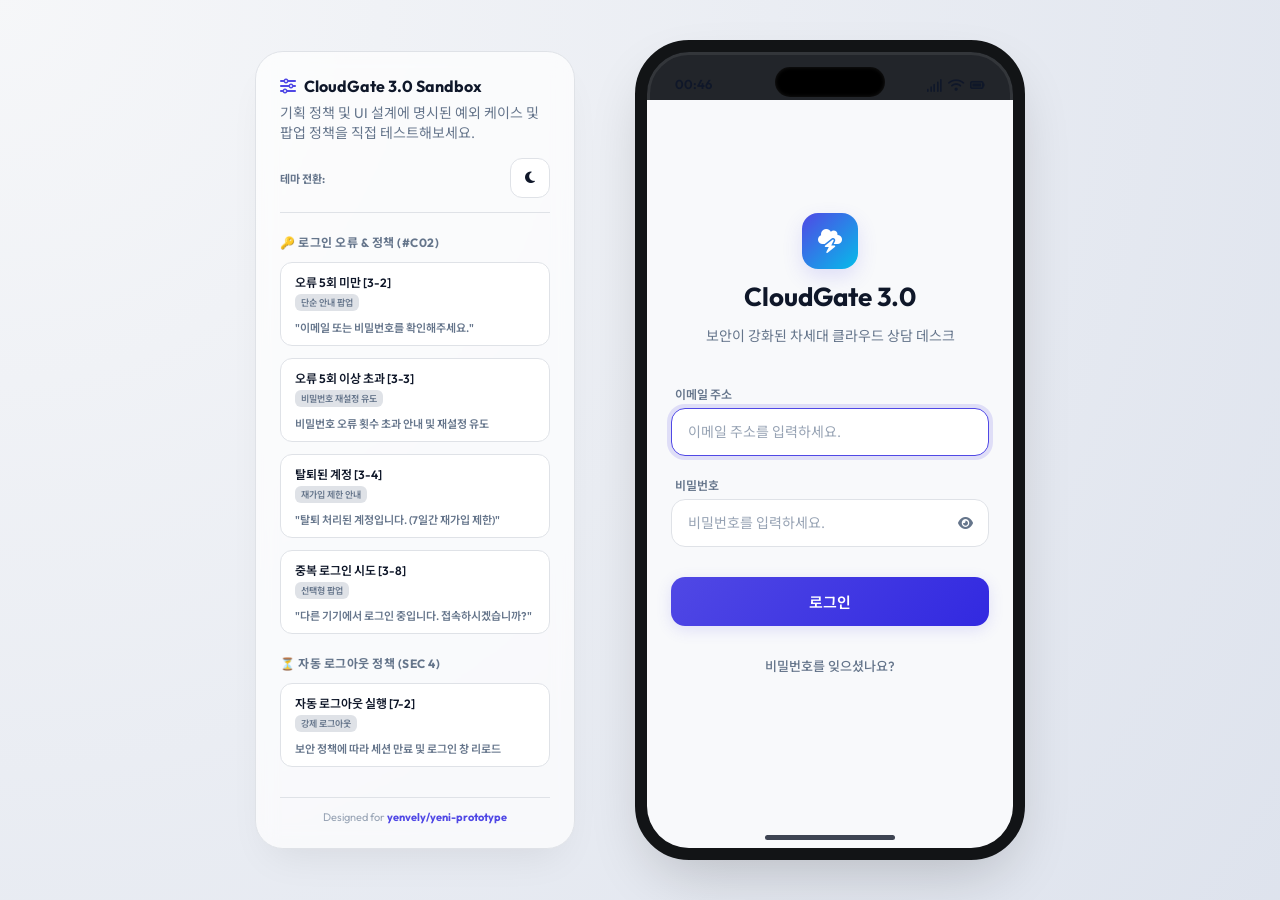
==== index.html @ bde3989d "Create CloudGate 3.0 Mobile Interactive Prototype" ====
<!DOCTYPE html>
<html lang="ko" data-theme="light">
<head>
  <meta charset="UTF-8">
  <meta name="viewport" content="width=device-width, initial-scale=1.0">
  <title>CloudGate 3.0 Mobile Prototype</title>
  <!-- FontAwesome Icons -->
  <link rel="stylesheet" href="https://cdnjs.cloudflare.com/ajax/libs/font-awesome/6.4.0/css/all.min.css">
  <!-- Core Design System -->
  <link rel="stylesheet" href="style.css">
</head>
<body>

  <div class="app-container">
    
    <!-- --- [LEFT SIDE] INTERACTIVE POLICY CONTROLLER --- -->
    <div class="control-panel">
      <div class="panel-header">
        <h2>
          <i class="fa-solid fa-sliders-h" style="color: var(--primary-color);"></i>
          CloudGate 3.0 Sandbox
        </h2>
        <p>기획 정책 및 UI 설계에 명시된 예외 케이스 및 팝업 정책을 직접 테스트해보세요.</p>
        
        <!-- Theme Toggle & Status Summary -->
        <div style="display: flex; align-items: center; justify-content: space-between; margin-top: 10px;">
          <span style="font-size: 11px; font-weight: 700; color: var(--text-secondary);">테마 전환:</span>
          <button class="theme-toggle-btn" id="theme-toggle" aria-label="테마 전환">
            <i class="fa-solid fa-moon"></i>
          </button>
        </div>
      </div>

      <!-- Section: Login & Authentication Policies -->
      <div class="panel-section">
        <h3>🔑 로그인 오류 & 정책 (#C02)</h3>
        
        <button class="policy-btn" data-policy="wrong-pw">
          <span class="title">오류 5회 미만 [3-2]</span>
          <span class="tag">단순 안내 팝업</span>
          <p style="font-size: 11px; margin-top: 4px;">"이메일 또는 비밀번호를 확인해주세요."</p>
        </button>

        <button class="policy-btn" data-policy="too-many-fails">
          <span class="title">오류 5회 이상 초과 [3-3]</span>
          <span class="tag">비밀번호 재설정 유도</span>
          <p style="font-size: 11px; margin-top: 4px;">비밀번호 오류 횟수 초과 안내 및 재설정 유도</p>
        </button>

        <button class="policy-btn" data-policy="withdrawn-acc">
          <span class="title">탈퇴된 계정 [3-4]</span>
          <span class="tag">재가입 제한 안내</span>
          <p style="font-size: 11px; margin-top: 4px;">"탈퇴 처리된 계정입니다. (7일간 재가입 제한)"</p>
        </button>

        <button class="policy-btn" data-policy="double-login">
          <span class="title">중복 로그인 시도 [3-8]</span>
          <span class="tag">선택형 팝업</span>
          <p style="font-size: 11px; margin-top: 4px;">"다른 기기에서 로그인 중입니다. 접속하시겠습니까?"</p>
        </button>
      </div>

      <!-- Section: Auto-Logout policies -->
      <div class="panel-section">
        <h3>⏳ 자동 로그아웃 정책 (Sec 4)</h3>
        
        <button class="policy-btn" data-policy="auto-logout">
          <span class="title">자동 로그아웃 실행 [7-2]</span>
          <span class="tag">강제 로그아웃</span>
          <p style="font-size: 11px; margin-top: 4px;">보안 정책에 따라 세션 만료 및 로그인 창 리로드</p>
        </button>
      </div>

      <!-- Instructions Link -->
      <div style="font-size: 11px; color: var(--text-tertiary); text-align: center; border-top: 1.5px solid var(--border-color); padding-top: 12px; margin-top: 10px;">
        Designed for <strong style="color: var(--primary-color);">yenvely/yeni-prototype</strong>
      </div>
    </div>

    <!-- --- [RIGHT SIDE] IPHONE 15 PRO DEVICE MOCKUP --- -->
    <div class="device-wrapper">
      
      <!-- Dynamic Island for layout alerts -->
      <div class="dynamic-island" id="island">
        <div class="island-content" id="island-content">
          <i class="fa-solid fa-circle-check" style="color: var(--success-color);"></i>
          <span>Welcome to CloudGate</span>
        </div>
      </div>

      <!-- Status Bar -->
      <div class="status-bar">
        <div class="time" id="device-time">14:02</div>
        <div class="right-icons">
          <i class="fa-solid fa-signal"></i>
          <i class="fa-solid fa-wifi"></i>
          <i class="fa-solid fa-battery-full"></i>
        </div>
      </div>

      <!-- Viewport / Inside the Screen -->
      <div class="viewport">

        <!-- --- POPUP OVERLAY (Common Modal for Policies) --- -->
        <div class="popup-overlay" id="popup-overlay">
          <div class="popup-card">
            <div class="popup-icon" id="popup-icon-box">
              <i class="fa-solid fa-circle-exclamation"></i>
            </div>
            <div class="popup-title" id="popup-title">알림</div>
            <div class="popup-body" id="popup-body">본문 내용이 표시되는 곳입니다.</div>
            <div class="popup-buttons" id="popup-buttons-container">
              <!-- Dynamically populated buttons -->
              <button class="btn btn-primary" style="padding: 10px 16px;">확인</button>
            </div>
          </div>
        </div>

        <!-- --- SCREEN 1: LOGIN (SCR-LOGIN-001) --- -->
        <div class="screen screen-login active" id="screen-login">
          <div class="login-header">
            <div class="service-logo">
              <i class="fa-solid fa-cloud-bolt"></i>
            </div>
            <h1>CloudGate 3.0</h1>
            <p>보안이 강화된 차세대 클라우드 상담 데스크</p>
          </div>

          <div class="login-form">
            <!-- Email Input Field -->
            <div class="input-group" id="email-group">
              <label for="email">이메일 주소</label>
              <div class="input-wrapper">
                <input 
                  type="email" 
                  id="email" 
                  class="input-field" 
                  placeholder="이메일 주소를 입력하세요." 
                  autocomplete="email"
                  required
                >
              </div>
              <span class="error-msg" id="email-error">
                <i class="fa-solid fa-triangle-exclamation"></i>
                <span class="text">필수 입력 항목입니다.</span>
              </span>
            </div>

            <!-- Password Input Field -->
            <div class="input-group" id="pw-group">
              <label for="password">비밀번호</label>
              <div class="input-wrapper">
                <input 
                  type="password" 
                  id="password" 
                  class="input-field" 
                  placeholder="비밀번호를 입력하세요." 
                  required
                >
                <button type="button" class="toggle-pw" id="toggle-pw-btn" aria-label="비밀번호 보기">
                  <i class="fa-solid fa-eye" id="eye-icon"></i>
                </button>
              </div>
              <span class="error-msg" id="pw-error">
                <i class="fa-solid fa-triangle-exclamation"></i>
                <span class="text">필수 입력 항목입니다.</span>
              </span>
            </div>

            <button class="btn btn-primary" id="login-btn" style="margin-top: 10px;">
              <span class="btn-text">로그인</span>
              <div class="spinner" id="login-spinner"></div>
            </button>

            <a href="#" class="forgot-pw">비밀번호를 잊으셨나요?</a>
          </div>
        </div>

        <!-- --- SCREEN 2: HOME (DASHBOARD) --- -->
        <div class="screen screen-home" id="screen-home">
          <div class="home-header">
            <div class="welcome">
              <p style="font-size: 12px; margin-bottom: 2px;">반갑습니다,</p>
              <h2>권예은님</h2>
            </div>
            <div class="user-badge">
              <i class="fa-solid fa-crown" style="font-size: 10px;"></i>
              소유자
            </div>
          </div>

          <!-- Overview Stat Cards Grid -->
          <div class="stat-grid">
            <div class="stat-card">
              <div class="icon-wrapper">
                <i class="fa-solid fa-comments"></i>
              </div>
              <span class="val" id="val-waiting">3</span>
              <span class="lbl">상담 요청 대기</span>
            </div>
            <div class="stat-card">
              <div class="icon-wrapper" style="background: hsla(192, 95%, 47%, 0.15); color: var(--accent-color);">
                <i class="fa-solid fa-headset"></i>
              </div>
              <span class="val" id="val-ongoing">12</span>
              <span class="lbl">진행 중인 상담</span>
            </div>
          </div>

          <!-- SVG Chart Widget -->
          <div class="chart-widget">
            <div class="chart-header">
              <span class="title">오늘의 상담 인입 추이</span>
              <span class="tag">인입 급증</span>
            </div>
            <svg class="chart-svg" viewBox="0 0 200 80">
              <defs>
                <linearGradient id="chart-grad" x1="0" y1="0" x2="0" y2="1">
                  <stop offset="0%" stop-color="var(--primary-color)" stop-opacity="0.3"></stop>
                  <stop offset="100%" stop-color="var(--primary-color)" stop-opacity="0.00"></stop>
                </linearGradient>
              </defs>
              <path 
                class="chart-line" 
                fill="none" 
                stroke="var(--primary-color)" 
                stroke-width="3" 
                stroke-linecap="round"
                d="M10 70 L40 65 L70 40 L100 45 L130 18 L160 30 L190 10"
              />
              <path 
                fill="url(#chart-grad)" 
                d="M10 70 L40 65 L70 40 L100 45 L130 18 L160 30 L190 10 L190 75 L10 75 Z"
              />
              <!-- Data Point Indicators -->
              <circle cx="130" cy="18" r="4" fill="var(--primary-color)"></circle>
              <circle cx="190" cy="10" r="4" fill="var(--accent-color)"></circle>
            </svg>
          </div>

          <!-- Counseling Channels Section -->
          <div class="channels-section">
            <h2 style="font-size: 14px; margin-bottom: 4px;">활성 상담 채널</h2>
            <div class="channel-list">
              <div class="channel-item">
                <div class="channel-info">
                  <div class="channel-icon" style="background: #3B82F6;">
                    <i class="fa-solid fa-globe"></i>
                  </div>
                  <span class="channel-name">웹챗 (WebChat)</span>
                </div>
                <span class="channel-status active">ON</span>
              </div>
              <div class="channel-item">
                <div class="channel-info">
                  <div class="channel-icon" style="background: #FEE500; color: #3C1E1E;">
                    <i class="fa-solid fa-comment"></i>
                  </div>
                  <span class="channel-name">카카오 상담톡</span>
                </div>
                <span class="channel-status active">ON</span>
              </div>
              <div class="channel-item">
                <div class="channel-info">
                  <div class="channel-icon" style="background: #03C75A;">
                    <i class="fa-solid fa-n"></i>
                  </div>
                  <span class="channel-name">네이버 톡톡</span>
                </div>
                <span class="channel-status">대기</span>
              </div>
            </div>
          </div>
        </div>

        <!-- --- SCREEN 3: MY PAGE --- -->
        <div class="screen screen-mypage" id="screen-mypage">
          <div class="profile-card">
            <div class="avatar-wrapper">
              <i class="fa-solid fa-user-gear"></i>
            </div>
            <div class="profile-info">
              <div class="profile-name">권예은</div>
              <div class="profile-role">워크플레이스 소유자</div>
            </div>
          </div>

          <!-- Security Settings Group -->
          <div class="settings-group">
            <h3>보안 설정</h3>
            <div class="setting-list">
              <div class="setting-item">
                <div class="setting-item-label">
                  <i class="fa-solid fa-user-shield"></i>
                  <span>2단계 인증 로그인</span>
                </div>
                <label class="switch">
                  <input type="checkbox" id="two-step-toggle" checked>
                  <span class="slider"></span>
                </label>
              </div>
              <div class="setting-item">
                <div class="setting-item-label">
                  <i class="fa-solid fa-hourglass-half"></i>
                  <span>자동 로그아웃 시간</span>
                </div>
                <div class="select-wrapper">
                  <select id="auto-logout-select">
                    <option value="1">1시간</option>
                    <option value="6" selected>6시간</option>
                    <option value="12">12시간</option>
                    <option value="24">24시간</option>
                  </select>
                </div>
              </div>
            </div>
          </div>

          <!-- Communication Channels Notification Toggles -->
          <div class="settings-group">
            <h3>알림 채널 정책</h3>
            <div class="setting-list">
              <div class="setting-item">
                <div class="setting-item-label">
                  <i class="fa-solid fa-envelope"></i>
                  <span>이메일 공식 안내 수신</span>
                </div>
                <label class="switch">
                  <input type="checkbox" checked>
                  <span class="slider"></span>
                </label>
              </div>
              <div class="setting-item">
                <div class="setting-item-label">
                  <i class="fa-solid fa-sms"></i>
                  <span>중요 SMS 문자 알림</span>
                </div>
                <label class="switch">
                  <input type="checkbox" checked>
                  <span class="slider"></span>
                </label>
              </div>
            </div>
          </div>

          <!-- Logout Button -->
          <button class="btn btn-secondary" id="logout-btn" style="margin-top: 10px;">
            <i class="fa-solid fa-right-from-bracket"></i>
            로그아웃
          </button>
        </div>

        <!-- Bottom Navigation Bar (Visible only when logged in) -->
        <div class="bottom-nav" id="bottom-nav">
          <div class="nav-item active" id="nav-home">
            <i class="fa-solid fa-house"></i>
            <span>홈 대시보드</span>
          </div>
          <div class="nav-item" id="nav-mypage">
            <i class="fa-solid fa-user"></i>
            <span>마이페이지</span>
          </div>
        </div>

        <!-- Home indicator line -->
        <div class="home-indicator"></div>

      </div>
    </div>

  </div>

  <!-- Toast Alerts Container -->
  <div class="toast-container" id="toast-container"></div>

  <!-- Interactivity Logic -->
  <script src="app.js"></script>
</body>
</html>
---- style.css ----
@import url('https://fonts.googleapis.com/css2?family=Outfit:wght@300;400;500;600;700&family=Noto+Sans+KR:wght@300;400;500;700&display=swap');

:root {
  --primary-color: hsl(243, 75%, 59%);
  --primary-glow: hsla(243, 75%, 59%, 0.15);
  --primary-hover: hsl(243, 75%, 52%);
  --accent-color: hsl(192, 95%, 47%);
  --success-color: hsl(142, 70%, 45%);
  --warning-color: hsl(38, 92%, 50%);
  --error-color: hsl(350, 89%, 60%);
  --error-glow: hsla(350, 89%, 60%, 0.15);
  
  /* Theme-specific variables (default Light Mode) */
  --bg-desktop: radial-gradient(circle at 0% 0%, hsl(220, 20%, 97%) 0%, hsl(220, 30%, 90%) 100%);
  --bg-phone: hsl(220, 30%, 98%);
  --bg-surface: hsl(0, 0%, 100%);
  --bg-surface-glass: rgba(255, 255, 255, 0.7);
  --border-color: hsl(220, 15%, 89%);
  --border-focus: hsl(243, 75%, 59%);
  --text-primary: hsl(222, 47%, 11%);
  --text-secondary: hsl(215, 16%, 47%);
  --text-tertiary: hsl(215, 16%, 65%);
  --text-on-primary: hsl(0, 0%, 100%);
  
  --shadow-sm: 0 2px 4px rgba(0,0,0,0.02);
  --shadow-md: 0 10px 25px -5px rgba(0,0,0,0.05), 0 8px 10px -6px rgba(0,0,0,0.05);
  --shadow-lg: 0 20px 40px -15px rgba(0, 0, 0, 0.08);
  --shadow-phone: 0 25px 60px -15px rgba(0, 0, 0, 0.2);
  
  --font-family: 'Outfit', 'Noto Sans KR', sans-serif;
  --transition-fast: 0.2s cubic-bezier(0.4, 0, 0.2, 1);
  --transition-normal: 0.3s cubic-bezier(0.4, 0, 0.2, 1);
}

[data-theme="dark"] {
  --bg-desktop: radial-gradient(circle at 0% 0%, hsl(222, 47%, 11%) 0%, hsl(225, 45%, 6%) 100%);
  --bg-phone: hsl(224, 45%, 12%);
  --bg-surface: hsl(224, 45%, 16%);
  --bg-surface-glass: rgba(26, 32, 46, 0.85);
  --border-color: hsl(224, 30%, 22%);
  --border-focus: hsl(243, 75%, 59%);
  --text-primary: hsl(210, 40%, 98%);
  --text-secondary: hsl(215, 20%, 75%);
  --text-tertiary: hsl(215, 15%, 55%);
  
  --shadow-sm: 0 2px 4px rgba(0,0,0,0.1);
  --shadow-md: 0 10px 25px -5px rgba(0,0,0,0.3), 0 8px 10px -6px rgba(0,0,0,0.3);
  --shadow-lg: 0 20px 40px -15px rgba(0, 0, 0, 0.5);
}

* {
  box-sizing: border-box;
  margin: 0;
  padding: 0;
  -webkit-tap-highlight-color: transparent;
}

body {
  font-family: var(--font-family);
  background: var(--bg-desktop);
  color: var(--text-primary);
  min-height: 100vh;
  display: flex;
  justify-content: center;
  align-items: center;
  overflow-x: hidden;
  padding: 20px;
  transition: background var(--transition-normal);
}

/* Base Layout Container */
.app-container {
  display: flex;
  flex-direction: row;
  align-items: center;
  justify-content: center;
  gap: 60px;
  max-width: 1200px;
  width: 100%;
  flex-wrap: wrap;
  perspective: 1000px;
}

/* --- iPhone 15 Pro Device Mockup --- */
.device-wrapper {
  position: relative;
  width: 390px;
  height: 820px;
  background: hsl(222, 10%, 15%);
  border: 12px solid hsl(222, 10%, 8%);
  border-radius: 54px;
  box-shadow: var(--shadow-phone);
  display: flex;
  flex-direction: column;
  overflow: hidden;
  transition: transform var(--transition-normal);
}

.device-wrapper::after {
  content: '';
  position: absolute;
  top: 0;
  left: 0;
  right: 0;
  bottom: 0;
  border: 3px solid rgba(255, 255, 255, 0.08);
  border-radius: 42px;
  pointer-events: none;
  z-index: 100;
}

/* Dynamic Island */
.dynamic-island {
  position: absolute;
  top: 15px;
  left: 50%;
  transform: translateX(-50%);
  width: 110px;
  height: 30px;
  background: #000;
  border-radius: 20px;
  z-index: 99;
  box-shadow: inset 0 0 4px rgba(255,255,255,0.1);
  transition: width var(--transition-normal), height var(--transition-normal);
  display: flex;
  align-items: center;
  justify-content: center;
}

.dynamic-island.active {
  width: 260px;
  height: 44px;
  border-radius: 25px;
}

.island-content {
  color: #fff;
  font-size: 11px;
  font-weight: 500;
  opacity: 0;
  transition: opacity 0.2s ease;
  white-space: nowrap;
  display: flex;
  align-items: center;
  gap: 8px;
}

.dynamic-island.active .island-content {
  opacity: 1;
}

/* Device Indicators */
.status-bar {
  height: 48px;
  display: flex;
  justify-content: space-between;
  align-items: flex-end;
  padding: 0 28px 8px 28px;
  font-size: 13px;
  font-weight: 600;
  color: var(--text-primary);
  background: transparent;
  z-index: 90;
  user-select: none;
}

.status-bar .right-icons {
  display: flex;
  gap: 6px;
  align-items: center;
}

.home-indicator {
  position: absolute;
  bottom: 8px;
  left: 50%;
  transform: translateX(-50%);
  width: 130px;
  height: 5px;
  background: var(--text-primary);
  border-radius: 10px;
  opacity: 0.8;
  z-index: 90;
}

/* Screen Viewport */
.viewport {
  flex: 1;
  background: var(--bg-phone);
  position: relative;
  overflow: hidden;
  display: flex;
  flex-direction: column;
}

/* Screens Wrapper for Slide Animations */
.screen {
  position: absolute;
  top: 0;
  left: 0;
  width: 100%;
  height: 100%;
  padding: 10px 24px 70px 24px;
  display: flex;
  flex-direction: column;
  opacity: 0;
  pointer-events: none;
  transform: translateY(15px);
  transition: transform 0.4s cubic-bezier(0.34, 1.56, 0.64, 1), opacity 0.3s ease;
  z-index: 10;
}

.screen.active {
  opacity: 1;
  pointer-events: auto;
  transform: translateY(0);
  z-index: 20;
}

/* Global Typography & Elements */
h1 {
  font-size: 26px;
  font-weight: 700;
  color: var(--text-primary);
  line-height: 1.25;
}

h2 {
  font-size: 18px;
  font-weight: 600;
  color: var(--text-primary);
}

p {
  font-size: 14px;
  color: var(--text-secondary);
}

/* Custom Buttons */
.btn {
  width: 100%;
  padding: 14px 20px;
  border-radius: 14px;
  border: none;
  font-family: var(--font-family);
  font-size: 15px;
  font-weight: 600;
  cursor: pointer;
  display: flex;
  align-items: center;
  justify-content: center;
  gap: 10px;
  transition: all var(--transition-fast);
}

.btn-primary {
  background: linear-gradient(135deg, var(--primary-color) 0%, hsl(243, 75%, 52%) 100%);
  color: var(--text-on-primary);
  box-shadow: 0 4px 15px var(--primary-glow);
}

.btn-primary:hover {
  transform: translateY(-2px);
  box-shadow: 0 6px 20px hsla(243, 75%, 59%, 0.25);
}

.btn-primary:active {
  transform: translateY(0);
}

.btn-secondary {
  background: var(--border-color);
  color: var(--text-primary);
}

.btn-secondary:hover {
  background: var(--text-tertiary);
  color: var(--bg-phone);
}

/* Loading Spinner for Buttons */
.spinner {
  width: 18px;
  height: 18px;
  border: 2px solid rgba(255,255,255,0.3);
  border-radius: 50%;
  border-top-color: #fff;
  animation: spin 0.8s linear infinite;
  display: none;
}

@keyframes spin {
  to { transform: rotate(360deg); }
}

/* --- [1] LOGIN SCREEN --- */
.screen-login {
  justify-content: center;
  gap: 40px;
}

.login-header {
  text-align: center;
  display: flex;
  flex-direction: column;
  align-items: center;
  gap: 12px;
}

.service-logo {
  width: 56px;
  height: 56px;
  background: linear-gradient(135deg, var(--primary-color) 0%, var(--accent-color) 100%);
  border-radius: 16px;
  display: flex;
  align-items: center;
  justify-content: center;
  box-shadow: 0 8px 20px var(--primary-glow);
  color: #fff;
  font-size: 24px;
  font-weight: 800;
  animation: logoGlow 3s infinite alternate;
}

@keyframes logoGlow {
  to { box-shadow: 0 8px 24px hsla(192, 95%, 47%, 0.35); }
}

.login-form {
  display: flex;
  flex-direction: column;
  gap: 20px;
}

.input-group {
  display: flex;
  flex-direction: column;
  gap: 6px;
  position: relative;
}

.input-group label {
  font-size: 12px;
  font-weight: 600;
  color: var(--text-secondary);
  padding-left: 4px;
}

.input-wrapper {
  position: relative;
  display: flex;
  align-items: center;
}

.input-field {
  width: 100%;
  padding: 14px 16px;
  border-radius: 14px;
  border: 1.5px solid var(--border-color);
  background: var(--bg-surface);
  color: var(--text-primary);
  font-family: var(--font-family);
  font-size: 14px;
  transition: all var(--transition-fast);
  outline: none;
}

.input-field::placeholder {
  color: var(--text-tertiary);
}

.input-field:focus {
  border-color: var(--border-focus);
  box-shadow: 0 0 0 4px var(--primary-glow);
}

.input-wrapper .toggle-pw {
  position: absolute;
  right: 16px;
  background: none;
  border: none;
  cursor: pointer;
  color: var(--text-secondary);
  display: flex;
  align-items: center;
  justify-content: center;
}

/* Error text styling under inputs */
.error-msg {
  font-size: 11px;
  font-weight: 500;
  color: var(--error-color);
  display: none;
  align-items: center;
  gap: 4px;
  padding-left: 4px;
  animation: shake 0.3s ease;
}

.input-group.has-error .input-field {
  border-color: var(--error-color);
  box-shadow: 0 0 0 4px var(--error-glow);
}

.input-group.has-error .error-msg {
  display: flex;
}

@keyframes shake {
  0%, 100% { transform: translateX(0); }
  25% { transform: translateX(-4px); }
  75% { transform: translateX(4px); }
}

.forgot-pw {
  text-align: center;
  font-size: 13px;
  font-weight: 500;
  color: var(--text-secondary);
  text-decoration: none;
  margin-top: 10px;
  transition: color var(--transition-fast);
}

.forgot-pw:hover {
  color: var(--primary-color);
}

/* --- [2] HOME SCREEN (DASHBOARD) --- */
.screen-home {
  padding-top: 12px;
  gap: 16px;
  overflow-y: auto;
}

.home-header {
  display: flex;
  justify-content: space-between;
  align-items: center;
  padding-bottom: 8px;
}

.home-header .welcome {
  display: flex;
  flex-direction: column;
  gap: 2px;
}

.user-badge {
  display: flex;
  align-items: center;
  gap: 6px;
  font-size: 12px;
  font-weight: 600;
  color: var(--primary-color);
  background: var(--primary-glow);
  padding: 4px 8px;
  border-radius: 20px;
  width: fit-content;
}

/* Overview Stat Cards Grid */
.stat-grid {
  display: grid;
  grid-template-columns: repeat(2, 1fr);
  gap: 12px;
}

.stat-card {
  background: var(--bg-surface);
  border: 1.5px solid var(--border-color);
  border-radius: 16px;
  padding: 16px;
  display: flex;
  flex-direction: column;
  gap: 8px;
  box-shadow: var(--shadow-sm);
  transition: all var(--transition-fast);
}

.stat-card:hover {
  transform: translateY(-2px);
  border-color: var(--primary-color);
  box-shadow: var(--shadow-md);
}

.stat-card .icon-wrapper {
  width: 32px;
  height: 32px;
  border-radius: 10px;
  background: var(--primary-glow);
  display: flex;
  align-items: center;
  justify-content: center;
  color: var(--primary-color);
  font-size: 16px;
}

.stat-card .val {
  font-size: 22px;
  font-weight: 700;
  color: var(--text-primary);
}

.stat-card .lbl {
  font-size: 11px;
  font-weight: 500;
  color: var(--text-secondary);
}

/* Live Analytics Chart Widget */
.chart-widget {
  background: var(--bg-surface);
  border: 1.5px solid var(--border-color);
  border-radius: 20px;
  padding: 18px;
  display: flex;
  flex-direction: column;
  gap: 12px;
  box-shadow: var(--shadow-sm);
}

.chart-header {
  display: flex;
  justify-content: space-between;
  align-items: center;
}

.chart-header .title {
  font-size: 14px;
  font-weight: 600;
}

.chart-header .tag {
  font-size: 11px;
  font-weight: 600;
  color: var(--success-color);
  background: hsla(142, 70%, 45%, 0.1);
  padding: 2px 6px;
  border-radius: 10px;
}

.chart-svg {
  width: 100%;
  height: 90px;
}

.chart-line {
  stroke-dasharray: 400;
  stroke-dashoffset: 400;
  animation: drawLine 2s forwards ease-in-out;
}

@keyframes drawLine {
  to { stroke-dashoffset: 0; }
}

/* Channels List styling */
.channels-section {
  display: flex;
  flex-direction: column;
  gap: 8px;
}

.channel-list {
  display: flex;
  flex-direction: column;
  gap: 8px;
}

.channel-item {
  background: var(--bg-surface);
  border: 1.5px solid var(--border-color);
  border-radius: 14px;
  padding: 12px 16px;
  display: flex;
  align-items: center;
  justify-content: space-between;
  transition: all var(--transition-fast);
}

.channel-item:hover {
  border-color: var(--primary-color);
  transform: translateX(2px);
}

.channel-info {
  display: flex;
  align-items: center;
  gap: 12px;
}

.channel-icon {
  width: 32px;
  height: 32px;
  border-radius: 8px;
  display: flex;
  align-items: center;
  justify-content: center;
  color: #fff;
  font-size: 14px;
  font-weight: bold;
}

.channel-name {
  font-size: 13px;
  font-weight: 600;
  color: var(--text-primary);
}

.channel-status {
  font-size: 11px;
  font-weight: 500;
  background: var(--border-color);
  color: var(--text-secondary);
  padding: 2px 8px;
  border-radius: 10px;
}

.channel-status.active {
  background: hsla(142, 70%, 45%, 0.1);
  color: var(--success-color);
}

/* --- [3] MY PAGE SCREEN --- */
.screen-mypage {
  padding-top: 12px;
  gap: 20px;
  overflow-y: auto;
}

.profile-card {
  background: var(--bg-surface);
  border: 1.5px solid var(--border-color);
  border-radius: 20px;
  padding: 20px;
  display: flex;
  flex-direction: column;
  align-items: center;
  text-align: center;
  gap: 12px;
  box-shadow: var(--shadow-sm);
  position: relative;
  overflow: hidden;
}

.profile-card::before {
  content: '';
  position: absolute;
  top: 0;
  left: 0;
  right: 0;
  height: 60px;
  background: linear-gradient(135deg, var(--primary-color) 0%, var(--accent-color) 100%);
  opacity: 0.15;
}

.avatar-wrapper {
  width: 72px;
  height: 72px;
  border-radius: 50%;
  border: 4px solid var(--bg-surface);
  background: var(--border-color);
  display: flex;
  align-items: center;
  justify-content: center;
  font-size: 28px;
  color: var(--primary-color);
  box-shadow: var(--shadow-sm);
  z-index: 5;
}

.profile-info {
  z-index: 5;
}

.profile-name {
  font-size: 18px;
  font-weight: 700;
  margin-bottom: 2px;
}

.profile-role {
  font-size: 12px;
  font-weight: 600;
  color: var(--primary-color);
}

.settings-group {
  display: flex;
  flex-direction: column;
  gap: 10px;
}

.settings-group h3 {
  font-size: 11px;
  font-weight: 700;
  color: var(--text-tertiary);
  text-transform: uppercase;
  letter-spacing: 0.5px;
  padding-left: 4px;
}

.setting-list {
  background: var(--bg-surface);
  border: 1.5px solid var(--border-color);
  border-radius: 16px;
  overflow: hidden;
}

.setting-item {
  display: flex;
  align-items: center;
  justify-content: space-between;
  padding: 14px 16px;
  border-bottom: 1.5px solid var(--border-color);
  transition: background var(--transition-fast);
}

.setting-item:last-child {
  border-bottom: none;
}

.setting-item-label {
  display: flex;
  align-items: center;
  gap: 12px;
  font-size: 13px;
  font-weight: 500;
}

.setting-item-label i {
  color: var(--text-secondary);
  font-size: 16px;
}

/* Custom Switches and Selects */
.select-wrapper select {
  border: none;
  background: none;
  font-family: var(--font-family);
  font-size: 13px;
  font-weight: 600;
  color: var(--primary-color);
  outline: none;
  cursor: pointer;
  text-align: right;
  direction: rtl;
}

.switch {
  position: relative;
  display: inline-block;
  width: 44px;
  height: 24px;
}

.switch input {
  opacity: 0;
  width: 0;
  height: 0;
}

.slider {
  position: absolute;
  cursor: pointer;
  top: 0;
  left: 0;
  right: 0;
  bottom: 0;
  background-color: var(--border-color);
  transition: .3s;
  border-radius: 24px;
}

.slider:before {
  position: absolute;
  content: "";
  height: 18px;
  width: 18px;
  left: 3px;
  bottom: 3px;
  background-color: white;
  transition: .3s;
  border-radius: 50%;
}

input:checked + .slider {
  background-color: var(--primary-color);
}

input:checked + .slider:before {
  transform: translateX(20px);
}

/* --- BOTTOM NAV BAR --- */
.bottom-nav {
  position: absolute;
  bottom: 0;
  left: 0;
  width: 100%;
  height: 64px;
  background: var(--bg-surface-glass);
  backdrop-filter: blur(10px);
  border-top: 1px solid var(--border-color);
  display: flex;
  justify-content: space-around;
  align-items: center;
  padding-bottom: 8px;
  z-index: 80;
  opacity: 0;
  transform: translateY(100%);
  transition: all var(--transition-normal);
}

.bottom-nav.visible {
  opacity: 1;
  transform: translateY(0);
}

.nav-item {
  display: flex;
  flex-direction: column;
  align-items: center;
  gap: 4px;
  color: var(--text-tertiary);
  text-decoration: none;
  cursor: pointer;
  transition: color var(--transition-fast);
}

.nav-item i {
  font-size: 20px;
  transition: transform var(--transition-fast);
}

.nav-item span {
  font-size: 10px;
  font-weight: 600;
}

.nav-item.active {
  color: var(--primary-color);
}

.nav-item:hover i {
  transform: translateY(-2px);
}

/* --- MOCK POPUPS & DIALOGS --- */
.popup-overlay {
  position: absolute;
  top: 0;
  left: 0;
  width: 100%;
  height: 100%;
  background: rgba(0,0,0,0.4);
  backdrop-filter: blur(4px);
  z-index: 150;
  display: flex;
  align-items: center;
  justify-content: center;
  padding: 24px;
  opacity: 0;
  pointer-events: none;
  transition: opacity 0.3s ease;
}

.popup-overlay.active {
  opacity: 1;
  pointer-events: auto;
}

.popup-card {
  background: var(--bg-surface);
  border: 1px solid var(--border-color);
  border-radius: 24px;
  padding: 24px;
  width: 100%;
  max-width: 320px;
  display: flex;
  flex-direction: column;
  align-items: center;
  text-align: center;
  gap: 16px;
  box-shadow: var(--shadow-lg);
  transform: scale(0.9);
  transition: transform 0.3s cubic-bezier(0.34, 1.56, 0.64, 1);
}

.popup-overlay.active .popup-card {
  transform: scale(1);
}

.popup-icon {
  width: 48px;
  height: 48px;
  border-radius: 50%;
  background: var(--error-glow);
  color: var(--error-color);
  display: flex;
  align-items: center;
  justify-content: center;
  font-size: 20px;
}

.popup-icon.warning {
  background: hsla(38, 92%, 50%, 0.15);
  color: var(--warning-color);
}

.popup-title {
  font-size: 16px;
  font-weight: 700;
  color: var(--text-primary);
}

.popup-body {
  font-size: 13px;
  color: var(--text-secondary);
  line-height: 1.4;
}

.popup-buttons {
  display: flex;
  gap: 10px;
  width: 100%;
  margin-top: 4px;
}

/* --- SIDE POLICY INTERACTIVE CONTROLLER --- */
.control-panel {
  width: 320px;
  background: var(--bg-surface-glass);
  backdrop-filter: blur(10px);
  border: 1.5px solid var(--border-color);
  border-radius: 28px;
  padding: 24px;
  display: flex;
  flex-direction: column;
  gap: 20px;
  box-shadow: var(--shadow-lg);
  max-height: 820px;
  overflow-y: auto;
}

.panel-header {
  display: flex;
  flex-direction: column;
  gap: 6px;
  border-bottom: 1.5px solid var(--border-color);
  padding-bottom: 14px;
}

.panel-header h2 {
  font-size: 16px;
  font-weight: 700;
  display: flex;
  align-items: center;
  gap: 8px;
}

.panel-section {
  display: flex;
  flex-direction: column;
  gap: 12px;
}

.panel-section h3 {
  font-size: 12px;
  font-weight: 700;
  color: var(--text-secondary);
  text-transform: uppercase;
  letter-spacing: 0.5px;
}

.policy-btn {
  background: var(--bg-surface);
  border: 1.5px solid var(--border-color);
  border-radius: 12px;
  padding: 10px 14px;
  text-align: left;
  font-family: var(--font-family);
  font-size: 12px;
  font-weight: 600;
  cursor: pointer;
  display: flex;
  flex-direction: column;
  gap: 4px;
  transition: all var(--transition-fast);
  color: var(--text-primary);
}

.policy-btn:hover {
  border-color: var(--primary-color);
  background: var(--primary-glow);
  transform: translateX(4px);
}

.policy-btn span.title {
  color: var(--text-primary);
}

.policy-btn span.tag {
  font-size: 9px;
  background: var(--border-color);
  color: var(--text-secondary);
  padding: 2px 6px;
  border-radius: 6px;
  width: fit-content;
}

.policy-btn:hover span.tag {
  background: var(--primary-color);
  color: #fff;
}

/* Toast Messages */
.toast-container {
  position: fixed;
  bottom: 24px;
  right: 24px;
  display: flex;
  flex-direction: column;
  gap: 10px;
  z-index: 1000;
}

.toast {
  background: var(--bg-surface);
  border-left: 4px solid var(--primary-color);
  box-shadow: 0 10px 30px rgba(0,0,0,0.15);
  padding: 16px 20px;
  border-radius: 12px;
  font-family: var(--font-family);
  font-size: 13px;
  font-weight: 500;
  color: var(--text-primary);
  display: flex;
  align-items: center;
  gap: 12px;
  transform: translateY(20px);
  opacity: 0;
  animation: slideIn 0.3s forwards cubic-bezier(0.34, 1.56, 0.64, 1);
  max-width: 320px;
}

@keyframes slideIn {
  to { transform: translateY(0); opacity: 1; }
}

.theme-toggle-btn {
  width: 40px;
  height: 40px;
  border-radius: 12px;
  border: 1.5px solid var(--border-color);
  background: var(--bg-surface);
  color: var(--text-primary);
  display: flex;
  align-items: center;
  justify-content: center;
  cursor: pointer;
  transition: all var(--transition-fast);
}

.theme-toggle-btn:hover {
  background: var(--primary-glow);
  border-color: var(--primary-color);
  transform: scale(1.05);
}

/* Material Design Icons Link Alternative: FontAwesome CDN used inside index.html */
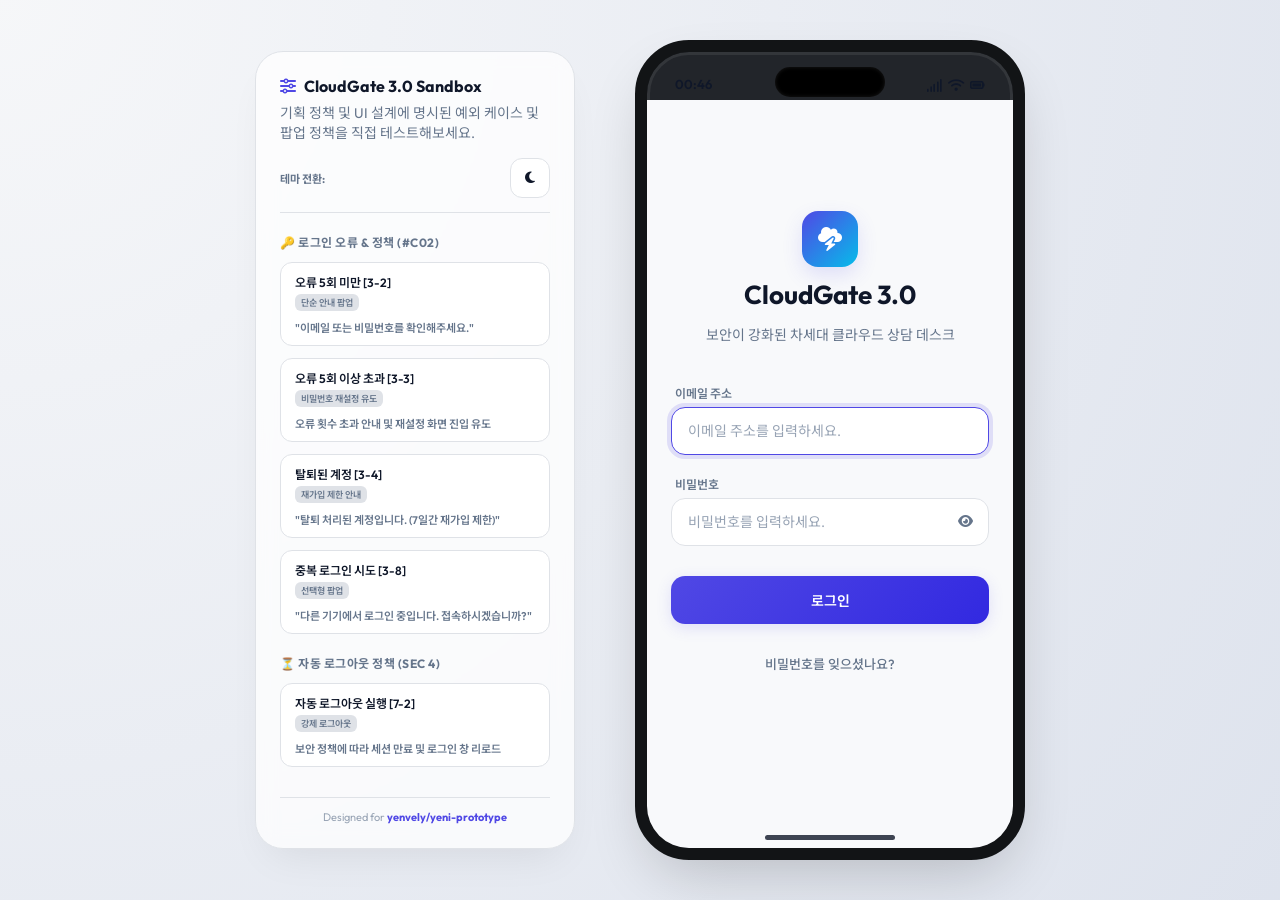
==== commit 3570308f: "Enhance prototype: add Find Password screen flow, Counseling Desk chat simulator, and My Page member" ====
--- a/index.html
+++ b/index.html
@@ -44,7 +44,7 @@
         <button class="policy-btn" data-policy="too-many-fails">
           <span class="title">오류 5회 이상 초과 [3-3]</span>
           <span class="tag">비밀번호 재설정 유도</span>
-          <p style="font-size: 11px; margin-top: 4px;">비밀번호 오류 횟수 초과 안내 및 재설정 유도</p>
+          <p style="font-size: 11px; margin-top: 4px;">오류 횟수 초과 안내 및 재설정 화면 진입 유도</p>
         </button>
 
         <button class="policy-btn" data-policy="withdrawn-acc">
@@ -172,7 +172,103 @@
               <div class="spinner" id="login-spinner"></div>
             </button>
 
-            <a href="#" class="forgot-pw">비밀번호를 잊으셨나요?</a>
+            <a href="#" class="forgot-pw" id="trigger-forgot-pw-link">비밀번호를 잊으셨나요?</a>
+          </div>
+        </div>
+
+        <!-- --- SCREEN 1.5: FIND & RESET PASSWORD (NEW FLOW) --- -->
+        <div class="screen screen-forgot-pw" id="screen-forgot-pw">
+          <div style="display: flex; align-items: center; gap: 12px; margin-bottom: 4px;">
+            <button class="chat-back-btn" id="forgot-pw-back-btn" aria-label="뒤로가기">
+              <i class="fa-solid fa-chevron-left"></i>
+            </button>
+            <h2 style="font-size: 16px;">비밀번호 찾기 / 재설정</h2>
+          </div>
+
+          <!-- Step Progress Indicator -->
+          <div class="steps-indicator">
+            <div class="step-node active" id="step-node-1">
+              <i class="fa-solid fa-shield-halved"></i>
+              <span>1. 이메일 인증</span>
+            </div>
+            <div class="step-node" id="step-node-2">
+              <i class="fa-solid fa-key"></i>
+              <span>2. 새 비밀번호</span>
+            </div>
+          </div>
+
+          <!-- STEP 1: Email Code Sending & Verification -->
+          <div class="forgot-pw-step active" id="forgot-step-1">
+            <p style="font-size: 12px;">등록된 이메일 주소로 전송된 6자리 인증 코드를 작성해주세요.</p>
+            
+            <div class="input-group">
+              <label>이메일 주소</label>
+              <div class="input-wrapper" style="gap: 8px;">
+                <input type="email" id="forgot-email" class="input-field" placeholder="가입 이메일을 입력하세요.">
+                <button class="btn btn-primary" id="send-code-btn" style="padding: 12px 14px; width: auto; font-size: 12px; white-space: nowrap;">
+                  코드 전송
+                </button>
+              </div>
+            </div>
+
+            <div class="input-group">
+              <label>인증코드 (6자리)</label>
+              <input type="text" id="forgot-code" class="input-field" placeholder="인증코드 6자리를 입력하세요" disabled maxlength="6">
+              
+              <div class="timer-box" id="forgot-timer-box" style="display: none;">
+                <i class="fa-solid fa-clock"></i>
+                <span id="verification-timer">30:00</span>
+              </div>
+            </div>
+
+            <button class="btn btn-primary" id="verify-code-btn" style="margin-top: 10px;" disabled>
+              인증 완료
+            </button>
+          </div>
+
+          <!-- STEP 2: Password Complexity Checklist Setting -->
+          <div class="forgot-pw-step" id="forgot-step-2">
+            <p style="font-size: 12px; color: var(--text-secondary);">보안 정책에 부합하는 새로운 강력한 비밀번호를 설정하세요.</p>
+            
+            <!-- New Password Input -->
+            <div class="input-group" id="forgot-new-pw-group">
+              <label>새 비밀번호</label>
+              <div class="input-wrapper">
+                <input type="password" id="forgot-new-pw" class="input-field" placeholder="새 비밀번호 입력">
+                <button type="button" class="toggle-pw" id="forgot-toggle-pw-1">
+                  <i class="fa-solid fa-eye" id="forgot-eye-1"></i>
+                </button>
+              </div>
+            </div>
+
+            <!-- Confirm Password Input -->
+            <div class="input-group" id="forgot-confirm-pw-group">
+              <label>비밀번호 확인</label>
+              <div class="input-wrapper">
+                <input type="password" id="forgot-confirm-pw" class="input-field" placeholder="비밀번호 재확인 입력">
+                <button type="button" class="toggle-pw" id="forgot-toggle-pw-2">
+                  <i class="fa-solid fa-eye" id="forgot-eye-2"></i>
+                </button>
+              </div>
+              <span class="error-msg" id="forgot-confirm-error">
+                <i class="fa-solid fa-triangle-exclamation"></i>
+                <span class="text">비밀번호가 일치하지 않습니다.</span>
+              </span>
+            </div>
+
+            <!-- Policy Checklist Boxes (Dynamic checkmarks) -->
+            <ul class="pw-rules">
+              <li id="rule-length"><i class="fa-solid fa-circle-dot"></i> 최소 8자 이상</li>
+              <li id="rule-lower"><i class="fa-solid fa-circle-dot"></i> 소문자 포함</li>
+              <li id="rule-upper"><i class="fa-solid fa-circle-dot"></i> 대문자 포함</li>
+              <li id="rule-number"><i class="fa-solid fa-circle-dot"></i> 숫자 포함</li>
+              <li id="rule-special"><i class="fa-solid fa-circle-dot"></i> 특수문자 포함</li>
+              <li id="rule-match"><i class="fa-solid fa-circle-dot"></i> 비밀번호 일치</li>
+            </ul>
+
+            <button class="btn btn-primary" id="change-pw-submit-btn" style="margin-top: 10px;" disabled>
+              비밀번호 변경 완료
+            </button>
           </div>
         </div>
 
@@ -191,18 +287,18 @@
 
           <!-- Overview Stat Cards Grid -->
           <div class="stat-grid">
-            <div class="stat-card">
+            <div class="stat-card" style="cursor: pointer;" id="home-stat-waiting">
               <div class="icon-wrapper">
                 <i class="fa-solid fa-comments"></i>
               </div>
-              <span class="val" id="val-waiting">3</span>
+              <span class="val" id="val-waiting">1</span>
               <span class="lbl">상담 요청 대기</span>
             </div>
-            <div class="stat-card">
+            <div class="stat-card" style="cursor: pointer;" id="home-stat-ongoing">
               <div class="icon-wrapper" style="background: hsla(192, 95%, 47%, 0.15); color: var(--accent-color);">
                 <i class="fa-solid fa-headset"></i>
               </div>
-              <span class="val" id="val-ongoing">12</span>
+              <span class="val" id="val-ongoing">0</span>
               <span class="lbl">진행 중인 상담</span>
             </div>
           </div>
@@ -273,6 +369,88 @@
           </div>
         </div>
 
+        <!-- --- SCREEN 2.5: COUNSELING DESK / CHAT SIMULATOR (NEW SCREEN) --- -->
+        <div class="screen screen-chat" id="screen-chat">
+          
+          <!-- Chat Queue tabs -->
+          <div class="chat-tab-header">
+            <div class="chat-tab active" id="tab-waiting">
+              대기 중
+              <span class="badge" id="waiting-count-badge">1</span>
+            </div>
+            <div class="chat-tab" id="tab-ongoing">
+              진행 중
+              <span class="badge" id="ongoing-count-badge" style="background: var(--accent-color); display: none;">0</span>
+            </div>
+          </div>
+
+          <!-- Chat Lists container -->
+          <div class="chat-queue-list" id="chat-queue-list">
+            <!-- Dynamically populated room cards. Example initially present: -->
+            <div class="chat-room-item" id="waiting-room-minsu">
+              <div class="chat-room-info">
+                <div class="customer-avatar">김</div>
+                <div class="chat-room-text">
+                  <span class="customer-name">김민수 고객</span>
+                  <span class="chat-room-lastmsg">결제 플랜 및 구독 관리 변경 문의드립니다...</span>
+                </div>
+              </div>
+              <button class="btn btn-primary" id="start-chat-btn" style="width: auto; padding: 6px 12px; font-size: 11px; border-radius: 8px;">
+                상담 시작
+              </button>
+            </div>
+
+            <!-- Empty indicator -->
+            <div id="chat-empty-msg" style="display: none; text-align: center; color: var(--text-tertiary); font-size: 12px; margin-top: 40px; width: 100%;">
+              <i class="fa-solid fa-check-circle" style="font-size: 24px; color: var(--success-color); margin-bottom: 8px; display: block;"></i>
+              상담 요청 대기 건이 없습니다.
+            </div>
+          </div>
+
+          <!-- Chat Interface Dialog Layer -->
+          <div class="chat-interface" id="chat-interface">
+            <div class="chat-interface-header">
+              <div style="display: flex; align-items: center; gap: 8px;">
+                <button class="chat-back-btn" id="chat-interface-back">
+                  <i class="fa-solid fa-chevron-left"></i>
+                </button>
+                <div style="display: flex; flex-direction: column;">
+                  <span class="customer-name" style="font-size: 13px;">김민수 고객</span>
+                  <span id="chat-elapsed-timer" style="font-size: 10px; color: var(--text-secondary);">경과 시간: 00:00</span>
+                </div>
+              </div>
+              <button class="btn btn-secondary" id="end-chat-btn" style="width: auto; padding: 6px 12px; font-size: 11px; border-radius: 8px; background: var(--error-glow); color: var(--error-color);">
+                상담 종료
+              </button>
+            </div>
+
+            <!-- Message speech bubble thread -->
+            <div class="chat-history" id="chat-history">
+              <div class="msg-bubble customer">
+                안녕하세요. 이번 달 청구 요금제 플랜을 변경하고 싶은데 소유자 계정만 변경 가능한가요?
+              </div>
+            </div>
+
+            <!-- Input controller area -->
+            <div class="chat-input-pane">
+              <select class="chat-quick-templates" id="chat-quick-templates">
+                <option value="" disabled selected>⚡ 상담 템플릿 빠른 전송</option>
+                <option value="welcome">첫 인사: 안녕하세요, 반갑습니다. 선임상담사 권예은입니다.</option>
+                <option value="plan_info">안내: 구독 결제 수단 변경은 소유자 권한 회원만 결제 관리에서 즉시 변경 가능합니다.</option>
+                <option value="bye">끝 인사: 다른 문의 사항 있으시면 언제든 대시보드를 찾아주세요. 감사합니다.</option>
+              </select>
+              
+              <div class="chat-send-row">
+                <textarea class="chat-textbox" id="chat-textbox" placeholder="메시지를 입력하세요..."></textarea>
+                <button class="chat-send-btn" id="chat-send-btn">
+                  <i class="fa-solid fa-paper-plane"></i>
+                </button>
+              </div>
+            </div>
+          </div>
+
+        </div>
+
         <!-- --- SCREEN 3: MY PAGE --- -->
         <div class="screen screen-mypage" id="screen-mypage">
           <div class="profile-card">
@@ -285,7 +463,7 @@
             </div>
           </div>
 
-          <!-- Security Settings Group -->
+          <!-- Live Settings Group -->
           <div class="settings-group">
             <h3>보안 설정</h3>
             <div class="setting-list">
@@ -316,7 +494,64 @@
             </div>
           </div>
 
-          <!-- Communication Channels Notification Toggles -->
+          <!-- Workspace Members List Management (NEW INTERACTIVE ROW) -->
+          <div class="settings-group">
+            <div style="display: flex; justify-content: space-between; align-items: center; padding-right: 4px;">
+              <h3>워크플레이스 멤버 관리 (<span id="member-count">3</span>)</h3>
+              <button id="invite-member-btn" style="border: none; background: none; color: var(--primary-color); font-size: 11px; font-weight: 700; cursor: pointer;">
+                + 초대하기
+              </button>
+            </div>
+            <div class="member-list-wrapper" id="member-list-wrapper">
+              
+              <!-- Row: Owner -->
+              <div class="member-item-row">
+                <div class="member-item-info">
+                  <div class="member-item-avatar" style="background: var(--primary-glow); color: var(--primary-color);">권</div>
+                  <div class="member-item-details">
+                    <span class="member-item-name">권예은</span>
+                    <span class="member-item-badge owner">소유자</span>
+                  </div>
+                </div>
+                <span style="font-size: 11px; font-weight: 600; color: var(--text-tertiary); padding-right: 8px;">소유권자</span>
+              </div>
+
+              <!-- Row: Admin -->
+              <div class="member-item-row" id="member-row-taehee">
+                <div class="member-item-info">
+                  <div class="member-item-avatar">김</div>
+                  <div class="member-item-details">
+                    <span class="member-item-name">김태희</span>
+                    <span class="member-item-badge admin" id="badge-taehee">관리자</span>
+                  </div>
+                </div>
+                <select class="member-role-select" data-member="taehee">
+                  <option value="admin" selected>관리자</option>
+                  <option value="member">멤버</option>
+                  <option value="remove">강퇴</option>
+                </select>
+              </div>
+
+              <!-- Row: Member -->
+              <div class="member-item-row" id="member-row-seojin">
+                <div class="member-item-info">
+                  <div class="member-item-avatar">박</div>
+                  <div class="member-item-details">
+                    <span class="member-item-name">박서진</span>
+                    <span class="member-item-badge" id="badge-seojin">멤버</span>
+                  </div>
+                </div>
+                <select class="member-role-select" data-member="seojin">
+                  <option value="admin">관리자</option>
+                  <option value="member" selected>멤버</option>
+                  <option value="remove">강퇴</option>
+                </select>
+              </div>
+
+            </div>
+          </div>
+
+          <!-- Notification Toggles -->
           <div class="settings-group">
             <h3>알림 채널 정책</h3>
             <div class="setting-list">
@@ -356,6 +591,10 @@
             <i class="fa-solid fa-house"></i>
             <span>홈 대시보드</span>
           </div>
+          <div class="nav-item" id="nav-chat">
+            <i class="fa-solid fa-comments"></i>
+            <span>상담 데스크</span>
+          </div>
           <div class="nav-item" id="nav-mypage">
             <i class="fa-solid fa-user"></i>
             <span>마이페이지</span>
--- a/style.css
+++ b/style.css
@@ -6,6 +6,7 @@
   --primary-hover: hsl(243, 75%, 52%);
   --accent-color: hsl(192, 95%, 47%);
   --success-color: hsl(142, 70%, 45%);
+  --success-glow: hsla(142, 70%, 45%, 0.15);
   --warning-color: hsl(38, 92%, 50%);
   --error-color: hsl(350, 89%, 60%);
   --error-glow: hsla(350, 89%, 60%, 0.15);
@@ -14,7 +15,7 @@
   --bg-desktop: radial-gradient(circle at 0% 0%, hsl(220, 20%, 97%) 0%, hsl(220, 30%, 90%) 100%);
   --bg-phone: hsl(220, 30%, 98%);
   --bg-surface: hsl(0, 0%, 100%);
-  --bg-surface-glass: rgba(255, 255, 255, 0.7);
+  --bg-surface-glass: rgba(255, 255, 255, 0.75);
   --border-color: hsl(220, 15%, 89%);
   --border-focus: hsl(243, 75%, 59%);
   --text-primary: hsl(222, 47%, 11%);
@@ -68,7 +69,6 @@
   transition: background var(--transition-normal);
 }
 
-/* Base Layout Container */
 .app-container {
   display: flex;
   flex-direction: row;
@@ -125,6 +125,7 @@
   display: flex;
   align-items: center;
   justify-content: center;
+  overflow: hidden;
 }
 
 .dynamic-island.active {
@@ -200,7 +201,7 @@
   left: 0;
   width: 100%;
   height: 100%;
-  padding: 10px 24px 70px 24px;
+  padding: 10px 24px 74px 24px;
   display: flex;
   flex-direction: column;
   opacity: 0;
@@ -243,7 +244,7 @@
   border-radius: 14px;
   border: none;
   font-family: var(--font-family);
-  font-size: 15px;
+  font-size: 14px;
   font-weight: 600;
   cursor: pointer;
   display: flex;
@@ -278,7 +279,7 @@
   color: var(--bg-phone);
 }
 
-/* Loading Spinner for Buttons */
+/* Loading Spinner */
 .spinner {
   width: 18px;
   height: 18px;
@@ -386,7 +387,6 @@
   justify-content: center;
 }
 
-/* Error text styling under inputs */
 .error-msg {
   font-size: 11px;
   font-weight: 500;
@@ -427,6 +427,105 @@
   color: var(--primary-color);
 }
 
+/* --- [1.5] FIND & RESET PASSWORD SCREEN --- */
+.screen-forgot-pw {
+  justify-content: flex-start;
+  gap: 20px;
+  padding-top: 24px;
+}
+
+.steps-indicator {
+  display: flex;
+  justify-content: space-between;
+  align-items: center;
+  background: var(--bg-surface);
+  border: 1px solid var(--border-color);
+  border-radius: 12px;
+  padding: 10px 16px;
+}
+
+.step-node {
+  font-size: 11px;
+  font-weight: 600;
+  color: var(--text-tertiary);
+  display: flex;
+  align-items: center;
+  gap: 6px;
+}
+
+.step-node.active {
+  color: var(--primary-color);
+}
+
+.step-node.completed {
+  color: var(--success-color);
+}
+
+.forgot-pw-step {
+  display: none;
+  flex-direction: column;
+  gap: 16px;
+  animation: fadeIn 0.3s forwards;
+}
+
+.forgot-pw-step.active {
+  display: flex;
+}
+
+@keyframes fadeIn {
+  from { opacity: 0; transform: translateY(8px); }
+  to { opacity: 1; transform: translateY(0); }
+}
+
+.timer-box {
+  display: inline-flex;
+  align-items: center;
+  gap: 6px;
+  font-size: 13px;
+  font-weight: 700;
+  color: var(--error-color);
+  background: var(--error-glow);
+  padding: 6px 12px;
+  border-radius: 20px;
+  margin-top: 8px;
+  width: fit-content;
+}
+
+/* Password Rules Checklist */
+.pw-rules {
+  list-style: none;
+  display: grid;
+  grid-template-columns: repeat(2, 1fr);
+  gap: 8px;
+  background: var(--bg-surface);
+  border: 1px solid var(--border-color);
+  padding: 14px;
+  border-radius: 14px;
+}
+
+.pw-rules li {
+  font-size: 11px;
+  font-weight: 500;
+  color: var(--text-tertiary);
+  display: flex;
+  align-items: center;
+  gap: 6px;
+  transition: color var(--transition-fast);
+}
+
+.pw-rules li i {
+  font-size: 12px;
+  transition: transform var(--transition-fast);
+}
+
+.pw-rules li.valid {
+  color: var(--success-color);
+}
+
+.pw-rules li.valid i {
+  transform: scale(1.1);
+}
+
 /* --- [2] HOME SCREEN (DASHBOARD) --- */
 .screen-home {
   padding-top: 12px;
@@ -460,7 +559,6 @@
   width: fit-content;
 }
 
-/* Overview Stat Cards Grid */
 .stat-grid {
   display: grid;
   grid-template-columns: repeat(2, 1fr);
@@ -509,7 +607,6 @@
   color: var(--text-secondary);
 }
 
-/* Live Analytics Chart Widget */
 .chart-widget {
   background: var(--bg-surface);
   border: 1.5px solid var(--border-color);
@@ -556,7 +653,6 @@
   to { stroke-dashoffset: 0; }
 }
 
-/* Channels List styling */
 .channels-section {
   display: flex;
   flex-direction: column;
@@ -623,10 +719,269 @@
   color: var(--success-color);
 }
 
+/* --- [2.5] INTERACTIVE COUNSELING DESK (CHAT SIMULATOR) --- */
+.screen-chat {
+  padding: 12px 0 74px 0;
+  gap: 0;
+}
+
+.chat-tab-header {
+  display: flex;
+  border-bottom: 1.5px solid var(--border-color);
+  padding: 0 20px 8px 20px;
+  gap: 16px;
+}
+
+.chat-tab {
+  font-size: 13px;
+  font-weight: 700;
+  color: var(--text-tertiary);
+  cursor: pointer;
+  padding: 4px 8px;
+  position: relative;
+  transition: color var(--transition-fast);
+}
+
+.chat-tab.active {
+  color: var(--primary-color);
+}
+
+.chat-tab.active::after {
+  content: '';
+  position: absolute;
+  bottom: -9px;
+  left: 0;
+  right: 0;
+  height: 2px;
+  background: var(--primary-color);
+}
+
+.chat-tab .badge {
+  background: var(--error-color);
+  color: #fff;
+  font-size: 9px;
+  font-weight: 700;
+  padding: 1px 5px;
+  border-radius: 10px;
+  margin-left: 4px;
+}
+
+/* Chat Room Queue Lists */
+.chat-queue-list {
+  display: flex;
+  flex-direction: column;
+  padding: 10px 16px;
+  gap: 8px;
+  overflow-y: auto;
+  flex: 1;
+}
+
+.chat-room-item {
+  background: var(--bg-surface);
+  border: 1.5px solid var(--border-color);
+  border-radius: 16px;
+  padding: 14px;
+  display: flex;
+  align-items: center;
+  justify-content: space-between;
+  gap: 12px;
+  transition: all var(--transition-fast);
+}
+
+.chat-room-item:hover {
+  transform: translateY(-2px);
+  border-color: var(--primary-color);
+  box-shadow: var(--shadow-sm);
+}
+
+.chat-room-info {
+  display: flex;
+  align-items: center;
+  gap: 12px;
+  flex: 1;
+}
+
+.customer-avatar {
+  width: 40px;
+  height: 40px;
+  border-radius: 50%;
+  background: var(--primary-glow);
+  color: var(--primary-color);
+  font-weight: 700;
+  font-size: 15px;
+  display: flex;
+  align-items: center;
+  justify-content: center;
+}
+
+.chat-room-text {
+  display: flex;
+  flex-direction: column;
+  gap: 2px;
+}
+
+.customer-name {
+  font-size: 13px;
+  font-weight: 700;
+}
+
+.chat-room-lastmsg {
+  font-size: 11px;
+  color: var(--text-secondary);
+  white-space: nowrap;
+  overflow: hidden;
+  text-overflow: ellipsis;
+  max-width: 140px;
+}
+
+/* Chatting Interface Layer */
+.chat-interface {
+  position: absolute;
+  top: 0;
+  left: 0;
+  width: 100%;
+  height: 100%;
+  background: var(--bg-phone);
+  z-index: 100;
+  display: none;
+  flex-direction: column;
+  animation: slideInLeft 0.3s cubic-bezier(0.34, 1.56, 0.64, 1);
+}
+
+@keyframes slideInLeft {
+  from { transform: translateX(100%); }
+  to { transform: translateX(0); }
+}
+
+.chat-interface.active {
+  display: flex;
+}
+
+.chat-interface-header {
+  height: 52px;
+  background: var(--bg-surface);
+  border-bottom: 1.5px solid var(--border-color);
+  display: flex;
+  align-items: center;
+  justify-content: space-between;
+  padding: 0 16px;
+}
+
+.chat-back-btn {
+  background: none;
+  border: none;
+  font-size: 16px;
+  color: var(--text-secondary);
+  cursor: pointer;
+  padding: 6px;
+  display: flex;
+  align-items: center;
+}
+
+.chat-history {
+  flex: 1;
+  padding: 16px;
+  overflow-y: auto;
+  display: flex;
+  flex-direction: column;
+  gap: 12px;
+}
+
+/* Speech bubbles */
+.msg-bubble {
+  max-width: 75%;
+  padding: 10px 14px;
+  border-radius: 16px;
+  font-size: 13px;
+  line-height: 1.4;
+  word-break: break-all;
+}
+
+.msg-bubble.customer {
+  align-self: flex-start;
+  background: var(--bg-surface);
+  color: var(--text-primary);
+  border: 1px solid var(--border-color);
+  border-bottom-left-radius: 4px;
+}
+
+.msg-bubble.counselor {
+  align-self: flex-end;
+  background: var(--primary-color);
+  color: #fff;
+  border-bottom-right-radius: 4px;
+  box-shadow: 0 2px 8px var(--primary-glow);
+}
+
+.chat-input-pane {
+  background: var(--bg-surface);
+  border-top: 1.5px solid var(--border-color);
+  padding: 10px 16px 20px 16px;
+  display: flex;
+  flex-direction: column;
+  gap: 8px;
+}
+
+.chat-quick-templates {
+  width: 100%;
+  padding: 8px 12px;
+  border: 1px solid var(--border-color);
+  border-radius: 8px;
+  font-family: var(--font-family);
+  font-size: 11px;
+  font-weight: 600;
+  outline: none;
+  background: var(--bg-phone);
+  color: var(--text-secondary);
+}
+
+.chat-send-row {
+  display: flex;
+  gap: 8px;
+  align-items: center;
+}
+
+.chat-textbox {
+  flex: 1;
+  border: 1.5px solid var(--border-color);
+  border-radius: 12px;
+  padding: 10px 14px;
+  font-family: var(--font-family);
+  font-size: 13px;
+  outline: none;
+  background: var(--bg-phone);
+  color: var(--text-primary);
+  resize: none;
+  height: 40px;
+}
+
+.chat-textbox:focus {
+  border-color: var(--primary-color);
+}
+
+.chat-send-btn {
+  width: 40px;
+  height: 40px;
+  border-radius: 12px;
+  border: none;
+  background: var(--primary-color);
+  color: #fff;
+  cursor: pointer;
+  display: flex;
+  align-items: center;
+  justify-content: center;
+  font-size: 14px;
+  transition: transform var(--transition-fast);
+}
+
+.chat-send-btn:hover {
+  transform: scale(1.05);
+}
+
 /* --- [3] MY PAGE SCREEN --- */
 .screen-mypage {
   padding-top: 12px;
-  gap: 20px;
+  gap: 18px;
   overflow-y: auto;
 }
 
@@ -733,6 +1088,91 @@
 .setting-item-label i {
   color: var(--text-secondary);
   font-size: 16px;
+}
+
+/* Member Management Card Rows */
+.member-list-wrapper {
+  background: var(--bg-surface);
+  border: 1.5px solid var(--border-color);
+  border-radius: 16px;
+  overflow: hidden;
+  display: flex;
+  flex-direction: column;
+}
+
+.member-item-row {
+  display: flex;
+  align-items: center;
+  justify-content: space-between;
+  padding: 12px 16px;
+  border-bottom: 1.5px solid var(--border-color);
+}
+
+.member-item-row:last-child {
+  border-bottom: none;
+}
+
+.member-item-info {
+  display: flex;
+  align-items: center;
+  gap: 10px;
+}
+
+.member-item-avatar {
+  width: 32px;
+  height: 32px;
+  border-radius: 50%;
+  background: var(--border-color);
+  display: flex;
+  align-items: center;
+  justify-content: center;
+  font-size: 11px;
+  font-weight: 700;
+  color: var(--text-secondary);
+}
+
+.member-item-details {
+  display: flex;
+  flex-direction: column;
+  gap: 2px;
+}
+
+.member-item-name {
+  font-size: 12px;
+  font-weight: 700;
+}
+
+.member-item-badge {
+  font-size: 9px;
+  font-weight: 600;
+  color: var(--text-secondary);
+  background: var(--border-color);
+  padding: 1px 6px;
+  border-radius: 8px;
+  width: fit-content;
+}
+
+.member-item-badge.owner {
+  background: var(--primary-glow);
+  color: var(--primary-color);
+}
+
+.member-item-badge.admin {
+  background: hsla(192, 95%, 47%, 0.15);
+  color: var(--accent-color);
+}
+
+.member-role-select {
+  border: 1px solid var(--border-color);
+  border-radius: 8px;
+  padding: 4px 6px;
+  font-family: var(--font-family);
+  font-size: 11px;
+  font-weight: 600;
+  outline: none;
+  background: var(--bg-phone);
+  color: var(--text-primary);
+  cursor: pointer;
 }
 
 /* Custom Switches and Selects */
@@ -910,6 +1350,11 @@
   color: var(--warning-color);
 }
 
+.popup-icon.success {
+  background: var(--success-glow);
+  color: var(--success-color);
+}
+
 .popup-title {
   font-size: 16px;
   font-weight: 700;
@@ -1069,5 +1514,3 @@
   border-color: var(--primary-color);
   transform: scale(1.05);
 }
-
-/* Material Design Icons Link Alternative: FontAwesome CDN used inside index.html */
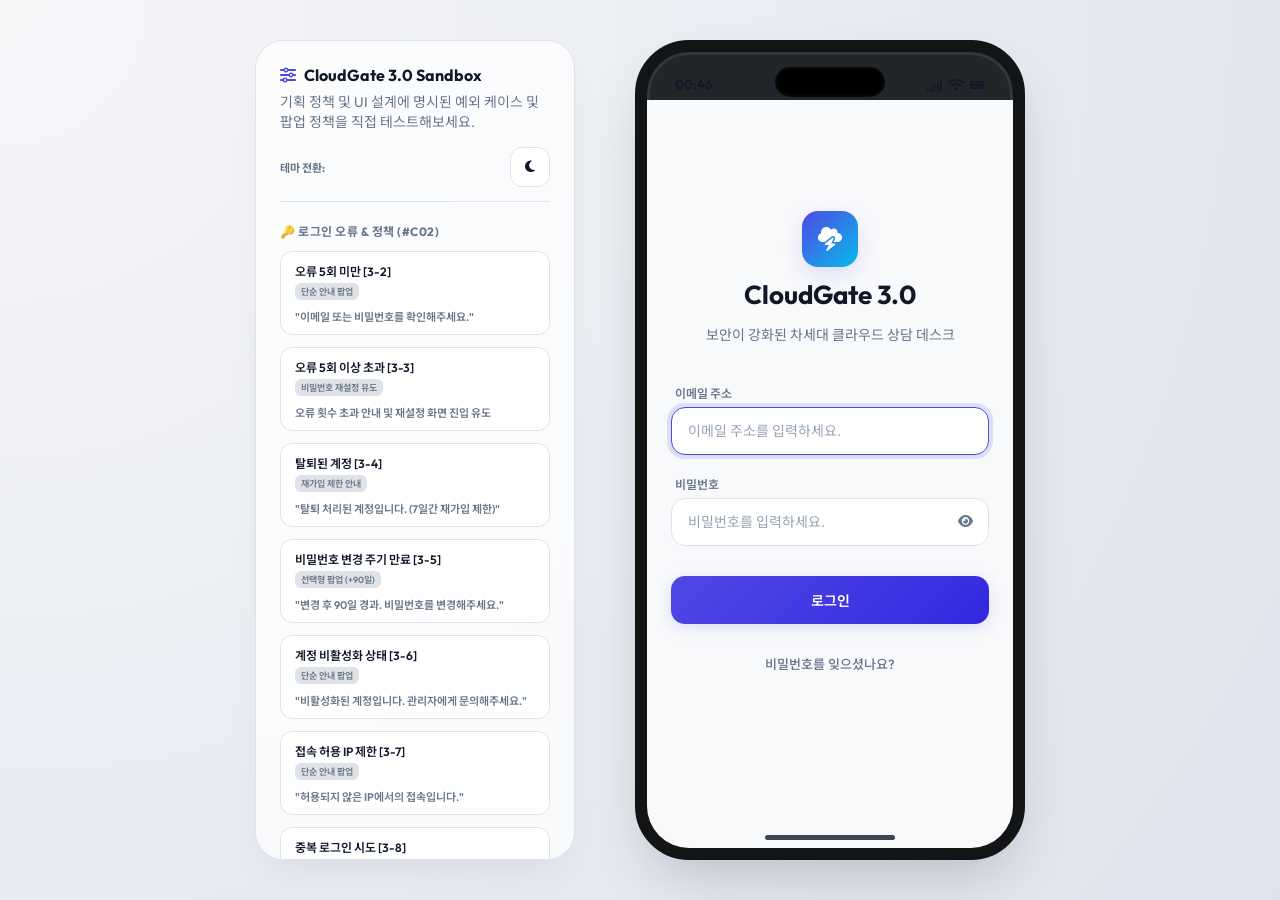
==== commit 7a80d9d7: "Enhance sandbox: add all remaining auth and session timeout policy simulations" ====
--- a/index.html
+++ b/index.html
@@ -53,6 +53,24 @@
           <p style="font-size: 11px; margin-top: 4px;">"탈퇴 처리된 계정입니다. (7일간 재가입 제한)"</p>
         </button>
 
+        <button class="policy-btn" data-policy="pw-expired">
+          <span class="title">비밀번호 변경 주기 만료 [3-5]</span>
+          <span class="tag">선택형 팝업 (+90일)</span>
+          <p style="font-size: 11px; margin-top: 4px;">"변경 후 90일 경과. 비밀번호를 변경해주세요."</p>
+        </button>
+
+        <button class="policy-btn" data-policy="account-disabled">
+          <span class="title">계정 비활성화 상태 [3-6]</span>
+          <span class="tag">단순 안내 팝업</span>
+          <p style="font-size: 11px; margin-top: 4px;">"비활성화된 계정입니다. 관리자에게 문의해주세요."</p>
+        </button>
+
+        <button class="policy-btn" data-policy="ip-restricted">
+          <span class="title">접속 허용 IP 제한 [3-7]</span>
+          <span class="tag">단순 안내 팝업</span>
+          <p style="font-size: 11px; margin-top: 4px;">"허용되지 않은 IP에서의 접속입니다."</p>
+        </button>
+
         <button class="policy-btn" data-policy="double-login">
           <span class="title">중복 로그인 시도 [3-8]</span>
           <span class="tag">선택형 팝업</span>
@@ -64,10 +82,22 @@
       <div class="panel-section">
         <h3>⏳ 자동 로그아웃 정책 (Sec 4)</h3>
         
+        <button class="policy-btn" data-policy="force-logout-other">
+          <span class="title">타 기기 로그인 강제 로그아웃 [7-1]</span>
+          <span class="tag">강제 로그아웃</span>
+          <p style="font-size: 11px; margin-top: 4px;">타 계정 강제 로그인 감지에 따른 세션 종료</p>
+        </button>
+
         <button class="policy-btn" data-policy="auto-logout">
           <span class="title">자동 로그아웃 실행 [7-2]</span>
           <span class="tag">강제 로그아웃</span>
           <p style="font-size: 11px; margin-top: 4px;">보안 정책에 따라 세션 만료 및 로그인 창 리로드</p>
+        </button>
+
+        <button class="policy-btn" data-policy="force-logout-permission">
+          <span class="title">권한 변경 강제 로그아웃 [7-3]</span>
+          <span class="tag">강제 로그아웃</span>
+          <p style="font-size: 11px; margin-top: 4px;">워크플레이스 내 사용자 권한 변경으로 강제 로그아웃</p>
         </button>
       </div>
 
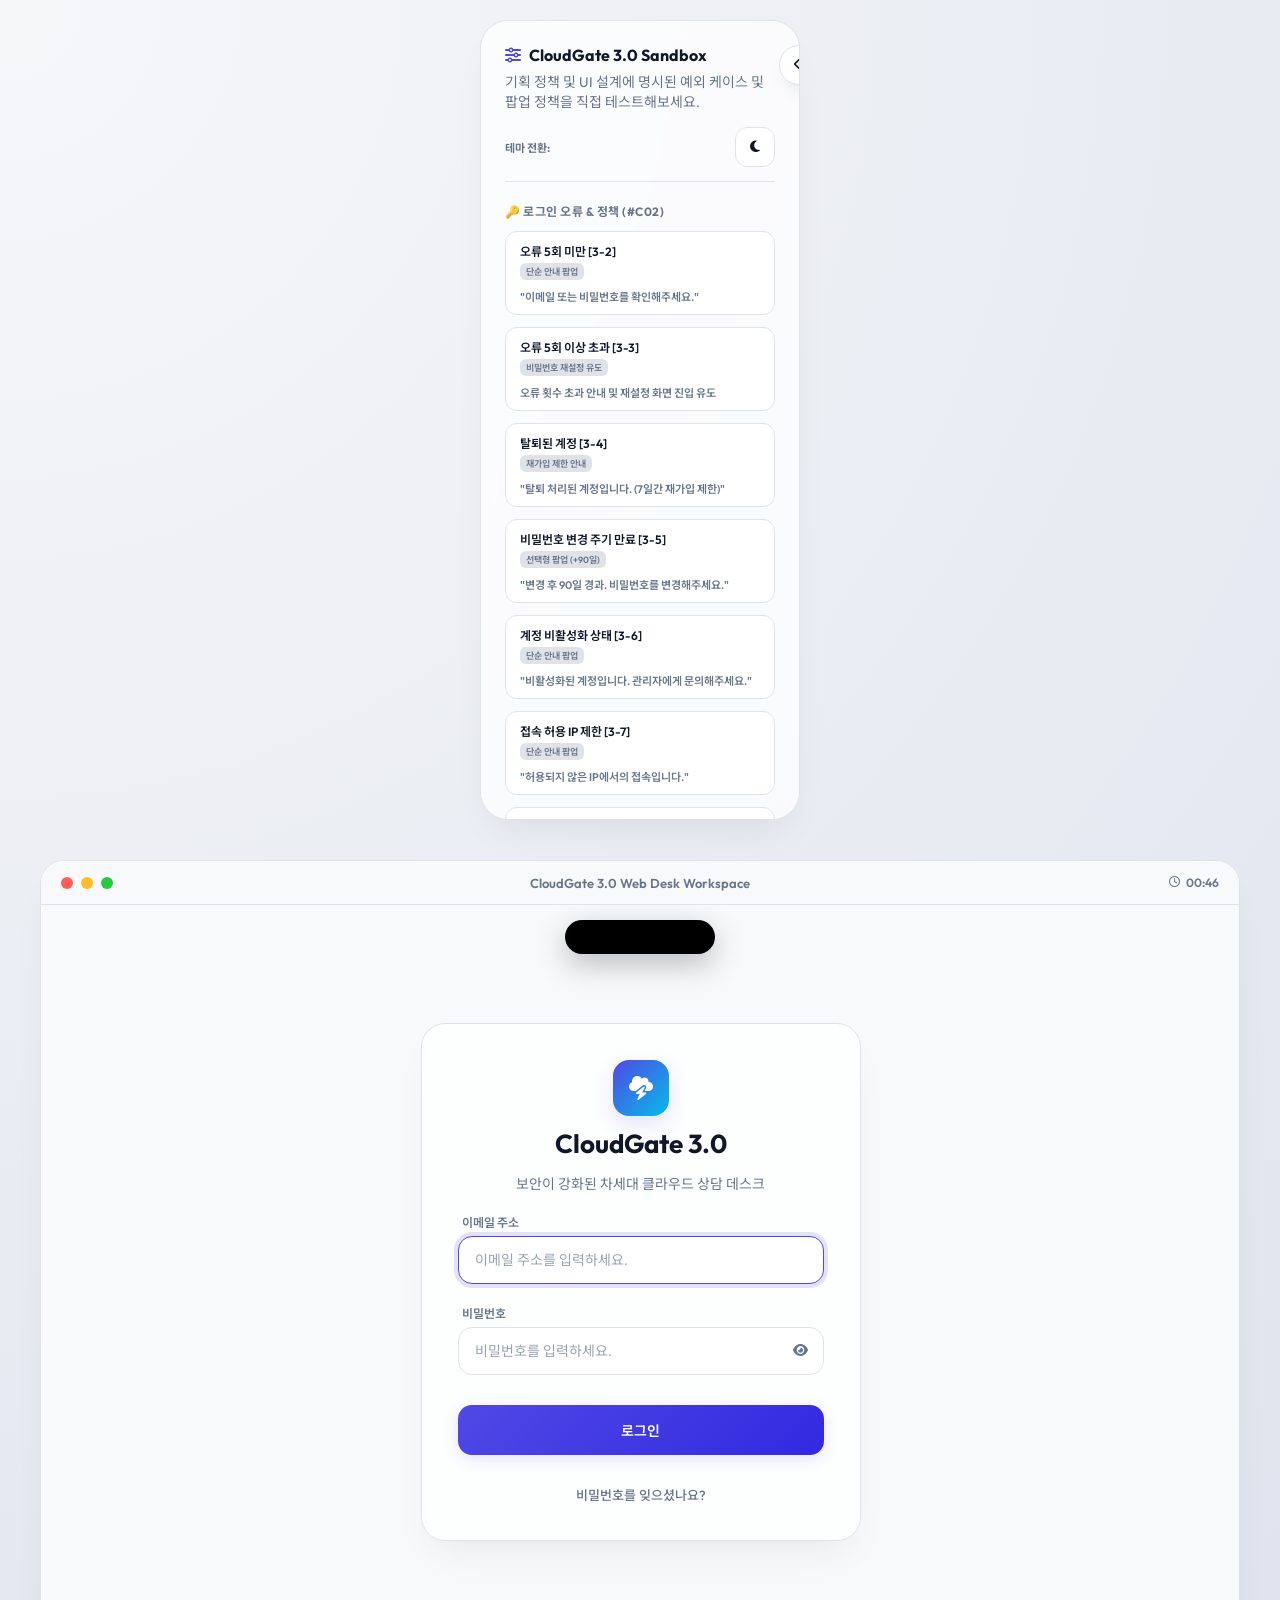
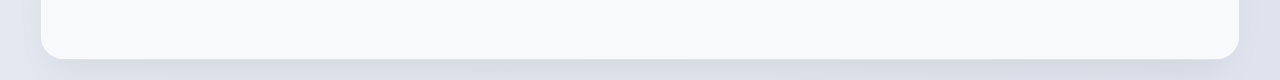
==== commit 2473cd9a: "feat: 디자인 시스템 기반 내정보 설정 & 계산기 프로토타입 추가 - index.html: 디자인 시스템 쇼케이스 탭 및 내정보 설정 정책 반영 - index (2).html:" ====
--- a/index.html
+++ b/index.html
@@ -14,7 +14,10 @@
   <div class="app-container">
     
     <!-- --- [LEFT SIDE] INTERACTIVE POLICY CONTROLLER --- -->
-    <div class="control-panel">
+    <div class="control-panel" id="control-panel">
+      <button class="control-panel-toggle" id="control-panel-toggle" aria-label="제어판 접기/펴기">
+        <i class="fa-solid fa-angles-left"></i>
+      </button>
       <div class="panel-header">
         <h2>
           <i class="fa-solid fa-sliders-h" style="color: var(--primary-color);"></i>
@@ -101,35 +104,104 @@
         </button>
       </div>
 
+      <!-- Section: Sandbox My Info Settings Controllers -->
+      <div class="panel-section">
+        <h3>⚙️ 내정보 설정 테스트 제어</h3>
+        
+        <div style="display: flex; flex-direction: column; gap: 10px; padding: 12px; background: var(--bg-phone); border: 1.5px solid var(--border-color); border-radius: 12px; margin-top: 8px;">
+          
+          <div style="display: flex; flex-direction: column; gap: 4px;">
+            <label for="test-user-role" style="font-size: 11px; font-weight: 700; color: var(--text-secondary);">현재 테스트 계정 권한</label>
+            <div class="select-wrapper" style="width: 100%;">
+              <select id="test-user-role" style="width: 100%; padding: 8px 12px; border-radius: 8px; border: 1.5px solid var(--border-color); background: var(--bg-surface); color: var(--text-primary); font-family: var(--font-family); font-size: 12px;">
+                <option value="owner" selected>소유자 (Owner)</option>
+                <option value="admin">관리자 (Admin)</option>
+                <option value="member">멤버 (Member)</option>
+              </select>
+            </div>
+          </div>
+
+          <div style="display: flex; align-items: center; gap: 8px; margin-top: 4px;">
+            <input type="checkbox" id="test-ongoing-chat" style="width: 15px; height: 15px; accent-color: var(--primary-color); cursor: pointer;">
+            <label for="test-ongoing-chat" style="font-size: 11px; font-weight: 700; color: var(--text-secondary); cursor: pointer; user-select: none;">진행 중인 상담 존재 여부</label>
+          </div>
+
+        </div>
+      </div>
+
       <!-- Instructions Link -->
       <div style="font-size: 11px; color: var(--text-tertiary); text-align: center; border-top: 1.5px solid var(--border-color); padding-top: 12px; margin-top: 10px;">
         Designed for <strong style="color: var(--primary-color);">yenvely/yeni-prototype</strong>
       </div>
     </div>
 
-    <!-- --- [RIGHT SIDE] IPHONE 15 PRO DEVICE MOCKUP --- -->
-    <div class="device-wrapper">
+    <!-- --- [RIGHT SIDE] PREMIUM DESKTOP SaaS WEB FRAME --- -->
+    <div class="web-app-frame" id="web-app-frame">
       
-      <!-- Dynamic Island for layout alerts -->
-      <div class="dynamic-island" id="island">
-        <div class="island-content" id="island-content">
-          <i class="fa-solid fa-circle-check" style="color: var(--success-color);"></i>
-          <span>Welcome to CloudGate</span>
+      <!-- Mac-style Window Header -->
+      <div class="window-header">
+        <div class="window-dots">
+          <span class="window-dot close"></span>
+          <span class="window-dot minimize"></span>
+          <span class="window-dot maximize"></span>
+        </div>
+        <div class="window-title">CloudGate 3.0 Web Desk Workspace</div>
+        
+        <!-- Live clock inside window header, keeping device-time id active -->
+        <div class="window-system-time">
+          <i class="fa-regular fa-clock" style="font-size: 11px;"></i>
+          <span id="device-time">14:02</span>
         </div>
       </div>
 
-      <!-- Status Bar -->
-      <div class="status-bar">
-        <div class="time" id="device-time">14:02</div>
-        <div class="right-icons">
-          <i class="fa-solid fa-signal"></i>
-          <i class="fa-solid fa-wifi"></i>
-          <i class="fa-solid fa-battery-full"></i>
-        </div>
-      </div>
-
-      <!-- Viewport / Inside the Screen -->
-      <div class="viewport">
+      <div class="web-workspace">
+        
+        <!-- Dynamic Island Toast Alert inside workspace -->
+        <div class="dynamic-island" id="island">
+          <div class="island-content" id="island-content">
+            <i class="fa-solid fa-circle-check" style="color: var(--success-color);"></i>
+            <span>Welcome to CloudGate</span>
+          </div>
+        </div>
+
+        <!-- Sidebar Navigation (Positioned on the left inside web-workspace) -->
+        <div class="bottom-nav" id="bottom-nav">
+          <div class="sidebar-brand">
+            <i class="fa-solid fa-cloud-bolt"></i>
+            <span>CloudGate 3.0</span>
+          </div>
+          
+          <div class="sidebar-menu">
+            <div class="nav-item active" id="nav-home">
+              <i class="fa-solid fa-house"></i>
+              <span>홈 대시보드</span>
+            </div>
+            <div class="nav-item" id="nav-chat">
+              <i class="fa-solid fa-comments"></i>
+              <span>상담 데스크</span>
+            </div>
+            <div class="nav-item" id="nav-design-system">
+              <i class="fa-solid fa-palette"></i>
+              <span>디자인 시스템</span>
+            </div>
+            <div class="nav-item" id="nav-mypage">
+              <i class="fa-solid fa-user"></i>
+              <span>마이페이지</span>
+            </div>
+          </div>
+
+          <!-- Active profile summary card in desktop sidebar -->
+          <div class="sidebar-profile-card">
+            <div class="sidebar-avatar" id="sidebar-avatar-initial">권</div>
+            <div class="sidebar-profile-details">
+              <div class="profile-name">권예은</div>
+              <div class="profile-role">소유자</div>
+            </div>
+          </div>
+        </div>
+
+        <!-- Main Desktop Content Viewport -->
+        <div class="viewport">
 
         <!-- --- POPUP OVERLAY (Common Modal for Policies) --- -->
         <div class="popup-overlay" id="popup-overlay">
@@ -148,157 +220,161 @@
 
         <!-- --- SCREEN 1: LOGIN (SCR-LOGIN-001) --- -->
         <div class="screen screen-login active" id="screen-login">
-          <div class="login-header">
-            <div class="service-logo">
-              <i class="fa-solid fa-cloud-bolt"></i>
-            </div>
-            <h1>CloudGate 3.0</h1>
-            <p>보안이 강화된 차세대 클라우드 상담 데스크</p>
-          </div>
-
-          <div class="login-form">
-            <!-- Email Input Field -->
-            <div class="input-group" id="email-group">
-              <label for="email">이메일 주소</label>
-              <div class="input-wrapper">
-                <input 
-                  type="email" 
-                  id="email" 
-                  class="input-field" 
-                  placeholder="이메일 주소를 입력하세요." 
-                  autocomplete="email"
-                  required
-                >
-              </div>
-              <span class="error-msg" id="email-error">
-                <i class="fa-solid fa-triangle-exclamation"></i>
-                <span class="text">필수 입력 항목입니다.</span>
-              </span>
-            </div>
-
-            <!-- Password Input Field -->
-            <div class="input-group" id="pw-group">
-              <label for="password">비밀번호</label>
-              <div class="input-wrapper">
-                <input 
-                  type="password" 
-                  id="password" 
-                  class="input-field" 
-                  placeholder="비밀번호를 입력하세요." 
-                  required
-                >
-                <button type="button" class="toggle-pw" id="toggle-pw-btn" aria-label="비밀번호 보기">
-                  <i class="fa-solid fa-eye" id="eye-icon"></i>
-                </button>
-              </div>
-              <span class="error-msg" id="pw-error">
-                <i class="fa-solid fa-triangle-exclamation"></i>
-                <span class="text">필수 입력 항목입니다.</span>
-              </span>
-            </div>
-
-            <button class="btn btn-primary" id="login-btn" style="margin-top: 10px;">
-              <span class="btn-text">로그인</span>
-              <div class="spinner" id="login-spinner"></div>
-            </button>
-
-            <a href="#" class="forgot-pw" id="trigger-forgot-pw-link">비밀번호를 잊으셨나요?</a>
+          <div class="login-card">
+            <div class="login-header">
+              <div class="service-logo">
+                <i class="fa-solid fa-cloud-bolt"></i>
+              </div>
+              <h1>CloudGate 3.0</h1>
+              <p>보안이 강화된 차세대 클라우드 상담 데스크</p>
+            </div>
+
+            <div class="login-form">
+              <!-- Email Input Field -->
+              <div class="input-group" id="email-group">
+                <label for="email">이메일 주소</label>
+                <div class="input-wrapper">
+                  <input 
+                    type="email" 
+                    id="email" 
+                    class="input-field" 
+                    placeholder="이메일 주소를 입력하세요." 
+                    autocomplete="email"
+                    required
+                  >
+                </div>
+                <span class="error-msg" id="email-error">
+                  <i class="fa-solid fa-triangle-exclamation"></i>
+                  <span class="text">필수 입력 항목입니다.</span>
+                </span>
+              </div>
+
+              <!-- Password Input Field -->
+              <div class="input-group" id="pw-group">
+                <label for="password">비밀번호</label>
+                <div class="input-wrapper">
+                  <input 
+                    type="password" 
+                    id="password" 
+                    class="input-field" 
+                    placeholder="비밀번호를 입력하세요." 
+                    required
+                  >
+                  <button type="button" class="toggle-pw" id="toggle-pw-btn" aria-label="비밀번호 보기">
+                    <i class="fa-solid fa-eye" id="eye-icon"></i>
+                  </button>
+                </div>
+                <span class="error-msg" id="pw-error">
+                  <i class="fa-solid fa-triangle-exclamation"></i>
+                  <span class="text">필수 입력 항목입니다.</span>
+                </span>
+              </div>
+
+              <button class="btn btn-primary" id="login-btn" style="margin-top: 10px;">
+                <span class="btn-text">로그인</span>
+                <div class="spinner" id="login-spinner"></div>
+              </button>
+
+              <a href="#" class="forgot-pw" id="trigger-forgot-pw-link">비밀번호를 잊으셨나요?</a>
+            </div>
           </div>
         </div>
 
         <!-- --- SCREEN 1.5: FIND & RESET PASSWORD (NEW FLOW) --- -->
         <div class="screen screen-forgot-pw" id="screen-forgot-pw">
-          <div style="display: flex; align-items: center; gap: 12px; margin-bottom: 4px;">
-            <button class="chat-back-btn" id="forgot-pw-back-btn" aria-label="뒤로가기">
-              <i class="fa-solid fa-chevron-left"></i>
-            </button>
-            <h2 style="font-size: 16px;">비밀번호 찾기 / 재설정</h2>
-          </div>
-
-          <!-- Step Progress Indicator -->
-          <div class="steps-indicator">
-            <div class="step-node active" id="step-node-1">
-              <i class="fa-solid fa-shield-halved"></i>
-              <span>1. 이메일 인증</span>
-            </div>
-            <div class="step-node" id="step-node-2">
-              <i class="fa-solid fa-key"></i>
-              <span>2. 새 비밀번호</span>
-            </div>
-          </div>
-
-          <!-- STEP 1: Email Code Sending & Verification -->
-          <div class="forgot-pw-step active" id="forgot-step-1">
-            <p style="font-size: 12px;">등록된 이메일 주소로 전송된 6자리 인증 코드를 작성해주세요.</p>
-            
-            <div class="input-group">
-              <label>이메일 주소</label>
-              <div class="input-wrapper" style="gap: 8px;">
-                <input type="email" id="forgot-email" class="input-field" placeholder="가입 이메일을 입력하세요.">
-                <button class="btn btn-primary" id="send-code-btn" style="padding: 12px 14px; width: auto; font-size: 12px; white-space: nowrap;">
-                  코드 전송
-                </button>
-              </div>
-            </div>
-
-            <div class="input-group">
-              <label>인증코드 (6자리)</label>
-              <input type="text" id="forgot-code" class="input-field" placeholder="인증코드 6자리를 입력하세요" disabled maxlength="6">
+          <div class="forgot-pw-card">
+            <div style="display: flex; align-items: center; gap: 12px; margin-bottom: 12px;">
+              <button class="chat-back-btn" id="forgot-pw-back-btn" aria-label="뒤로가기">
+                <i class="fa-solid fa-chevron-left"></i>
+              </button>
+              <h2 style="font-size: 16px;">비밀번호 찾기 / 재설정</h2>
+            </div>
+
+            <!-- Step Progress Indicator -->
+            <div class="steps-indicator">
+              <div class="step-node active" id="step-node-1">
+                <i class="fa-solid fa-shield-halved"></i>
+                <span>1. 이메일 인증</span>
+              </div>
+              <div class="step-node" id="step-node-2">
+                <i class="fa-solid fa-key"></i>
+                <span>2. 새 비밀번호</span>
+              </div>
+            </div>
+
+            <!-- STEP 1: Email Code Sending & Verification -->
+            <div class="forgot-pw-step active" id="forgot-step-1">
+              <p style="font-size: 12px; margin-bottom: 12px;">등록된 이메일 주소로 전송된 6자리 인증 코드를 작성해주세요.</p>
               
-              <div class="timer-box" id="forgot-timer-box" style="display: none;">
-                <i class="fa-solid fa-clock"></i>
-                <span id="verification-timer">30:00</span>
-              </div>
-            </div>
-
-            <button class="btn btn-primary" id="verify-code-btn" style="margin-top: 10px;" disabled>
-              인증 완료
-            </button>
-          </div>
-
-          <!-- STEP 2: Password Complexity Checklist Setting -->
-          <div class="forgot-pw-step" id="forgot-step-2">
-            <p style="font-size: 12px; color: var(--text-secondary);">보안 정책에 부합하는 새로운 강력한 비밀번호를 설정하세요.</p>
-            
-            <!-- New Password Input -->
-            <div class="input-group" id="forgot-new-pw-group">
-              <label>새 비밀번호</label>
-              <div class="input-wrapper">
-                <input type="password" id="forgot-new-pw" class="input-field" placeholder="새 비밀번호 입력">
-                <button type="button" class="toggle-pw" id="forgot-toggle-pw-1">
-                  <i class="fa-solid fa-eye" id="forgot-eye-1"></i>
-                </button>
-              </div>
-            </div>
-
-            <!-- Confirm Password Input -->
-            <div class="input-group" id="forgot-confirm-pw-group">
-              <label>비밀번호 확인</label>
-              <div class="input-wrapper">
-                <input type="password" id="forgot-confirm-pw" class="input-field" placeholder="비밀번호 재확인 입력">
-                <button type="button" class="toggle-pw" id="forgot-toggle-pw-2">
-                  <i class="fa-solid fa-eye" id="forgot-eye-2"></i>
-                </button>
-              </div>
-              <span class="error-msg" id="forgot-confirm-error">
-                <i class="fa-solid fa-triangle-exclamation"></i>
-                <span class="text">비밀번호가 일치하지 않습니다.</span>
-              </span>
-            </div>
-
-            <!-- Policy Checklist Boxes (Dynamic checkmarks) -->
-            <ul class="pw-rules">
-              <li id="rule-length"><i class="fa-solid fa-circle-dot"></i> 최소 8자 이상</li>
-              <li id="rule-lower"><i class="fa-solid fa-circle-dot"></i> 소문자 포함</li>
-              <li id="rule-upper"><i class="fa-solid fa-circle-dot"></i> 대문자 포함</li>
-              <li id="rule-number"><i class="fa-solid fa-circle-dot"></i> 숫자 포함</li>
-              <li id="rule-special"><i class="fa-solid fa-circle-dot"></i> 특수문자 포함</li>
-              <li id="rule-match"><i class="fa-solid fa-circle-dot"></i> 비밀번호 일치</li>
-            </ul>
-
-            <button class="btn btn-primary" id="change-pw-submit-btn" style="margin-top: 10px;" disabled>
-              비밀번호 변경 완료
-            </button>
+              <div class="input-group">
+                <label>이메일 주소</label>
+                <div class="input-wrapper" style="gap: 8px;">
+                  <input type="email" id="forgot-email" class="input-field" placeholder="가입 이메일을 입력하세요.">
+                  <button class="btn btn-primary" id="send-code-btn" style="padding: 12px 14px; width: auto; font-size: 12px; white-space: nowrap;">
+                    코드 전송
+                  </button>
+                </div>
+              </div>
+
+              <div class="input-group">
+                <label>인증코드 (6자리)</label>
+                <input type="text" id="forgot-code" class="input-field" placeholder="인증코드 6자리를 입력하세요" disabled maxlength="6">
+                
+                <div class="timer-box" id="forgot-timer-box" style="display: none;">
+                  <i class="fa-solid fa-clock"></i>
+                  <span id="verification-timer">30:00</span>
+                </div>
+              </div>
+
+              <button class="btn btn-primary" id="verify-code-btn" style="margin-top: 10px;" disabled>
+                인증 완료
+              </button>
+            </div>
+
+            <!-- STEP 2: Password Complexity Checklist Setting -->
+            <div class="forgot-pw-step" id="forgot-step-2">
+              <p style="font-size: 12px; color: var(--text-secondary); margin-bottom: 12px;">보안 정책에 부합하는 새로운 강력한 비밀번호를 설정하세요.</p>
+              
+              <!-- New Password Input -->
+              <div class="input-group" id="forgot-new-pw-group">
+                <label>새 비밀번호</label>
+                <div class="input-wrapper">
+                  <input type="password" id="forgot-new-pw" class="input-field" placeholder="새 비밀번호 입력">
+                  <button type="button" class="toggle-pw" id="forgot-toggle-pw-1">
+                    <i class="fa-solid fa-eye" id="forgot-eye-1"></i>
+                  </button>
+                </div>
+              </div>
+
+              <!-- Confirm Password Input -->
+              <div class="input-group" id="forgot-confirm-pw-group">
+                <label>비밀번호 확인</label>
+                <div class="input-wrapper">
+                  <input type="password" id="forgot-confirm-pw" class="input-field" placeholder="비밀번호 재확인 입력">
+                  <button type="button" class="toggle-pw" id="forgot-toggle-pw-2">
+                    <i class="fa-solid fa-eye" id="forgot-eye-2"></i>
+                  </button>
+                </div>
+                <span class="error-msg" id="forgot-confirm-error">
+                  <i class="fa-solid fa-triangle-exclamation"></i>
+                  <span class="text">비밀번호가 일치하지 않습니다.</span>
+                </span>
+              </div>
+
+              <!-- Policy Checklist Boxes (Dynamic checkmarks) -->
+              <ul class="pw-rules">
+                <li id="rule-length"><i class="fa-solid fa-circle-dot"></i> 최소 8자 이상</li>
+                <li id="rule-lower"><i class="fa-solid fa-circle-dot"></i> 소문자 포함</li>
+                <li id="rule-upper"><i class="fa-solid fa-circle-dot"></i> 대문자 포함</li>
+                <li id="rule-number"><i class="fa-solid fa-circle-dot"></i> 숫자 포함</li>
+                <li id="rule-special"><i class="fa-solid fa-circle-dot"></i> 특수문자 포함</li>
+                <li id="rule-match"><i class="fa-solid fa-circle-dot"></i> 비밀번호 일치</li>
+              </ul>
+
+              <button class="btn btn-primary" id="change-pw-submit-btn" style="margin-top: 10px;" disabled>
+                비밀번호 변경 완료
+              </button>
+            </div>
           </div>
         </div>
 
@@ -402,38 +478,40 @@
         <!-- --- SCREEN 2.5: COUNSELING DESK / CHAT SIMULATOR (NEW SCREEN) --- -->
         <div class="screen screen-chat" id="screen-chat">
           
-          <!-- Chat Queue tabs -->
-          <div class="chat-tab-header">
-            <div class="chat-tab active" id="tab-waiting">
-              대기 중
-              <span class="badge" id="waiting-count-badge">1</span>
-            </div>
-            <div class="chat-tab" id="tab-ongoing">
-              진행 중
-              <span class="badge" id="ongoing-count-badge" style="background: var(--accent-color); display: none;">0</span>
-            </div>
-          </div>
-
-          <!-- Chat Lists container -->
-          <div class="chat-queue-list" id="chat-queue-list">
-            <!-- Dynamically populated room cards. Example initially present: -->
-            <div class="chat-room-item" id="waiting-room-minsu">
-              <div class="chat-room-info">
-                <div class="customer-avatar">김</div>
-                <div class="chat-room-text">
-                  <span class="customer-name">김민수 고객</span>
-                  <span class="chat-room-lastmsg">결제 플랜 및 구독 관리 변경 문의드립니다...</span>
-                </div>
-              </div>
-              <button class="btn btn-primary" id="start-chat-btn" style="width: auto; padding: 6px 12px; font-size: 11px; border-radius: 8px;">
-                상담 시작
-              </button>
-            </div>
-
-            <!-- Empty indicator -->
-            <div id="chat-empty-msg" style="display: none; text-align: center; color: var(--text-tertiary); font-size: 12px; margin-top: 40px; width: 100%;">
-              <i class="fa-solid fa-check-circle" style="font-size: 24px; color: var(--success-color); margin-bottom: 8px; display: block;"></i>
-              상담 요청 대기 건이 없습니다.
+          <div class="chat-sidebar-pane">
+            <!-- Chat Queue tabs -->
+            <div class="chat-tab-header">
+              <div class="chat-tab active" id="tab-waiting">
+                대기 중
+                <span class="badge" id="waiting-count-badge">1</span>
+              </div>
+              <div class="chat-tab" id="tab-ongoing">
+                진행 중
+                <span class="badge" id="ongoing-count-badge" style="background: var(--accent-color); display: none;">0</span>
+              </div>
+            </div>
+
+            <!-- Chat Lists container -->
+            <div class="chat-queue-list" id="chat-queue-list">
+              <!-- Dynamically populated room cards. Example initially present: -->
+              <div class="chat-room-item" id="waiting-room-minsu">
+                <div class="chat-room-info">
+                  <div class="customer-avatar">김</div>
+                  <div class="chat-room-text">
+                    <span class="customer-name">김민수 고객</span>
+                    <span class="chat-room-lastmsg">결제 플랜 및 구독 관리 변경 문의드립니다...</span>
+                  </div>
+                </div>
+                <button class="btn btn-primary" id="start-chat-btn" style="width: auto; padding: 6px 12px; font-size: 11px; border-radius: 8px;">
+                  상담 시작
+                </button>
+              </div>
+
+              <!-- Empty indicator -->
+              <div id="chat-empty-msg" style="display: none; text-align: center; color: var(--text-tertiary); font-size: 12px; margin-top: 40px; width: 100%;">
+                <i class="fa-solid fa-check-circle" style="font-size: 24px; color: var(--success-color); margin-bottom: 8px; display: block;"></i>
+                상담 요청 대기 건이 없습니다.
+              </div>
             </div>
           </div>
 
@@ -479,6 +557,15 @@
             </div>
           </div>
 
+          <!-- Empty state placeholder for right pane -->
+          <div class="chat-placeholder" id="chat-placeholder">
+            <div class="placeholder-content">
+              <i class="fa-solid fa-comments" style="font-size: 48px; color: var(--primary-color); opacity: 0.8; margin-bottom: 16px;"></i>
+              <h3>상담을 선택해주세요</h3>
+              <p>대기 중이거나 진행 중인 고객 상담을 선택하면 여기에 대화창이 활성화됩니다.</p>
+            </div>
+          </div>
+
         </div>
 
         <!-- --- SCREEN 3: MY PAGE --- -->
@@ -490,6 +577,17 @@
             <div class="profile-info">
               <div class="profile-name">권예은</div>
               <div class="profile-role">워크플레이스 소유자</div>
+            </div>
+          </div>
+
+          <!-- My Info Settings Navigation Button -->
+          <div class="setting-list" style="margin-top: 12px; margin-bottom: 4px;">
+            <div class="setting-item" id="go-to-myinfo-btn" style="cursor: pointer; border: 1.5px solid var(--border-color); border-radius: 14px; padding: 14px 16px; background: var(--bg-surface); display: flex; justify-content: space-between; align-items: center; transition: all var(--transition-fast);">
+              <div class="setting-item-label" style="display: flex; align-items: center; gap: 10px;">
+                <i class="fa-solid fa-user-pen" style="color: var(--primary-color);"></i>
+                <span style="font-weight: 600;">내정보 설정</span>
+              </div>
+              <i class="fa-solid fa-chevron-right" style="font-size: 12px; color: var(--text-tertiary);"></i>
             </div>
           </div>
 
@@ -615,27 +713,473 @@
           </button>
         </div>
 
-        <!-- Bottom Navigation Bar (Visible only when logged in) -->
-        <div class="bottom-nav" id="bottom-nav">
-          <div class="nav-item active" id="nav-home">
-            <i class="fa-solid fa-house"></i>
-            <span>홈 대시보드</span>
-          </div>
-          <div class="nav-item" id="nav-chat">
-            <i class="fa-solid fa-comments"></i>
-            <span>상담 데스크</span>
-          </div>
-          <div class="nav-item" id="nav-mypage">
-            <i class="fa-solid fa-user"></i>
-            <span>마이페이지</span>
-          </div>
-        </div>
-
-        <!-- Home indicator line -->
-        <div class="home-indicator"></div>
-
-      </div>
-    </div>
+        <!-- --- SCREEN 3.5: MY INFO SETTINGS (NEW SCREEN) --- -->
+        <div class="screen screen-myinfo-settings" id="screen-myinfo-settings" style="padding-top: 12px;">
+          <!-- Header -->
+          <div style="display: flex; align-items: center; justify-content: space-between; margin-bottom: 12px; border-bottom: 1.5px solid var(--border-color); padding-bottom: 8px;">
+            <div style="display: flex; align-items: center; gap: 8px;">
+              <button class="chat-back-btn" id="myinfo-back-btn" aria-label="뒤로가기" style="border: none; background: none; color: var(--text-primary); cursor: pointer; padding: 4px 8px;">
+                <i class="fa-solid fa-chevron-left"></i>
+              </button>
+              <h2 style="font-size: 16px;">내정보 설정</h2>
+            </div>
+          </div>
+
+          <div style="overflow-y: auto; flex: 1; display: flex; flex-direction: column; gap: 16px; padding-bottom: 10px;">
+            
+            <!-- Profile Avatar and Subtitles -->
+            <div style="display: flex; flex-direction: column; align-items: center; gap: 6px; padding: 10px 0;">
+              <div class="avatar-wrapper" style="width: 64px; height: 64px; border-radius: 50%; background: var(--primary-glow); color: var(--primary-color); display: flex; align-items: center; justify-content: center; font-size: 24px; font-weight: 700; box-shadow: var(--shadow-sm);">
+                권
+              </div>
+              <div style="text-align: center;">
+                <span class="user-badge" id="myinfo-badge-role" style="font-size: 10px; margin: 0 auto;">소유자</span>
+              </div>
+            </div>
+
+            <!-- Name Input (Editable with validations) -->
+            <div class="settings-group" style="margin-bottom: 4px;">
+              <h3 style="margin-bottom: 6px; font-size: 12px; color: var(--text-secondary);">이름*</h3>
+              <div class="input-group" id="myinfo-name-group" style="gap: 4px;">
+                <div class="input-wrapper">
+                  <input type="text" id="myinfo-name-input" class="input-field" placeholder="이름을 입력하세요." value="권예은" maxlength="20" required>
+                </div>
+                <span class="error-msg" id="myinfo-name-error" style="font-size: 11px; color: var(--error-color); margin-top: 2px;">
+                  <i class="fa-solid fa-triangle-exclamation"></i>
+                  <span class="text">필수 입력 항목입니다.</span>
+                </span>
+                
+                <!-- Inline Action Panel for Name (Appears when dirty) -->
+                <div id="myinfo-name-actions" style="display: none; justify-content: flex-end; gap: 8px; margin-top: 6px;">
+                  <button type="button" class="btn btn-secondary" id="myinfo-name-cancel" style="width: auto; padding: 6px 12px; font-size: 11px; border-radius: 8px;">취소</button>
+                  <button type="button" class="btn btn-primary" id="myinfo-name-save" style="width: auto; padding: 6px 12px; font-size: 11px; border-radius: 8px;">저장</button>
+                </div>
+              </div>
+            </div>
+
+            <!-- Account Details List (Read-only) -->
+            <div class="settings-group">
+              <h3>계정 정보</h3>
+              <div class="setting-list" style="background: var(--bg-surface); border: 1.5px solid var(--border-color); border-radius: 14px; overflow: hidden;">
+                
+                <div style="display: flex; justify-content: space-between; align-items: center; padding: 12px 16px; border-bottom: 1px solid var(--border-color);">
+                  <span style="font-size: 12px; color: var(--text-secondary);">이메일</span>
+                  <span style="font-size: 12px; font-weight: 600;" id="myinfo-email-txt">twc1234@thewc.co.kr</span>
+                </div>
+                
+                <div style="display: flex; justify-content: space-between; align-items: center; padding: 12px 16px; border-bottom: 1px solid var(--border-color);">
+                  <span style="font-size: 12px; color: var(--text-secondary);">가입일자</span>
+                  <span style="font-size: 12px; font-weight: 600;">2023.12.06</span>
+                </div>
+
+                <div style="display: flex; justify-content: space-between; align-items: center; padding: 12px 16px; border-bottom: 1px solid var(--border-color);">
+                  <span style="font-size: 12px; color: var(--text-secondary);">가입방법</span>
+                  <span style="font-size: 12px; font-weight: 600; display: flex; align-items: center; gap: 4px;">
+                    <i class="fa-solid fa-envelope" style="font-size: 10px; color: var(--text-tertiary);"></i>
+                    이메일
+                  </span>
+                </div>
+
+                <div style="display: flex; justify-content: space-between; align-items: center; padding: 12px 16px; border-bottom: 1px solid var(--border-color);">
+                  <span style="font-size: 12px; color: var(--text-secondary);">워크플레이스</span>
+                  <span style="font-size: 12px; font-weight: 600; text-overflow: ellipsis; white-space: nowrap; overflow: hidden; max-width: 140px;" title="yenvely/yeni-prototype">yenvely/yeni-prototype</span>
+                </div>
+
+                <div style="display: flex; justify-content: space-between; align-items: center; padding: 12px 16px; border-bottom: 1px solid var(--border-color);">
+                  <span style="font-size: 12px; color: var(--text-secondary);">권한</span>
+                  <span class="user-badge" id="myinfo-role-txt" style="padding: 2px 6px; font-size: 10px;">소유자</span>
+                </div>
+
+                <div style="display: flex; justify-content: space-between; align-items: center; padding: 12px 16px;">
+                  <span style="font-size: 12px; color: var(--text-secondary);">계정 상태</span>
+                  <span style="font-size: 12px; font-weight: 600; color: var(--success-color); display: flex; align-items: center; gap: 4px;">
+                    <i class="fa-solid fa-circle" style="font-size: 8px;"></i>
+                    활성
+                  </span>
+                </div>
+
+              </div>
+            </div>
+
+            <!-- Password Change Setting -->
+            <div class="settings-group" id="myinfo-password-group-row">
+              <h3>비밀번호 설정</h3>
+              <div class="setting-list" style="background: var(--bg-surface); border: 1.5px solid var(--border-color); border-radius: 14px; overflow: hidden;">
+                <div style="display: flex; justify-content: space-between; align-items: center; padding: 12px 16px;">
+                  <div style="display: flex; flex-direction: column; gap: 2px;">
+                    <span style="font-size: 12px; font-weight: 600;">비밀번호 변경</span>
+                    <span style="font-size: 10px; color: var(--text-tertiary);" id="myinfo-pw-last-changed">최종 변경일: 2026. 04. 22 (28일 경과)</span>
+                  </div>
+                  <button type="button" class="btn btn-secondary" id="myinfo-change-pw-btn" style="width: auto; padding: 6px 12px; font-size: 11px; border-radius: 8px;">변경</button>
+                </div>
+              </div>
+            </div>
+
+            <!-- Phone Number Setting -->
+            <div class="settings-group">
+              <h3>휴대폰 번호 설정</h3>
+              <div class="setting-list" style="background: var(--bg-surface); border: 1.5px solid var(--border-color); border-radius: 14px; overflow: hidden;">
+                <div style="display: flex; justify-content: space-between; align-items: center; padding: 12px 16px;">
+                  <div style="display: flex; flex-direction: column; gap: 2px;">
+                    <span style="font-size: 12px; font-weight: 600;" id="myinfo-phone-txt">010-2222-2222</span>
+                    <span style="font-size: 10px; color: var(--text-tertiary);">최종 변경일: 2026. 04. 22</span>
+                  </div>
+                  <button type="button" class="btn btn-secondary" id="myinfo-change-phone-btn" style="width: auto; padding: 6px 12px; font-size: 11px; border-radius: 8px;">변경</button>
+                </div>
+              </div>
+            </div>
+
+            <!-- Account Withdrawal -->
+            <button class="btn btn-secondary" id="myinfo-withdraw-btn" style="margin-top: 10px; border: 1.5px solid var(--error-color); background: none; color: var(--error-color);">
+              <i class="fa-solid fa-user-xmark"></i>
+              회원 탈퇴
+            </button>
+
+          </div>
+        </div>
+
+        <!-- --- SCREEN 4: DESIGN SYSTEM SHOWCASE (NEW SCREEN) --- -->
+        <div class="screen screen-design-system" id="screen-design-system" style="padding-top: 12px; overflow-y: auto;">
+          <div style="display: flex; align-items: center; justify-content: space-between; margin-bottom: 12px; border-bottom: 1.5px solid var(--border-color); padding-bottom: 8px;">
+            <div style="display: flex; align-items: center; gap: 8px;">
+              <i class="fa-solid fa-palette" style="color: var(--primary-color); font-size: 18px;"></i>
+              <h2 style="font-size: 16px;">디자인 시스템 쇼케이스</h2>
+            </div>
+            <span style="font-size: 11px; font-weight: 700; color: var(--text-secondary);">CloudGate 3.0 Live Theme Token</span>
+          </div>
+
+          <div class="design-system-grid" style="display: grid; grid-template-columns: 1fr; gap: 20px; padding-bottom: 20px;">
+            
+            <!-- Card 1: Color Palette -->
+            <div class="ds-card" style="background: var(--bg-surface); border: 1.5px solid var(--border-color); border-radius: 16px; padding: 20px; box-shadow: var(--shadow-sm);">
+              <h3 style="font-size: 14px; font-weight: 700; margin-bottom: 12px; color: var(--text-primary); display: flex; align-items: center; gap: 6px;">
+                <i class="fa-solid fa-droplet" style="color: var(--primary-color);"></i>
+                6대 시그니처 HSL 테마 컬러
+              </h3>
+              <p style="font-size: 12px; color: var(--text-secondary); margin-bottom: 16px;">Figma 규격에 명시된 6가지 핵심 테마 컬러로, 다크 모드에 맞춰 유기적인 명도/채도 대비를 지원합니다.</p>
+              
+              <div style="display: grid; grid-template-columns: repeat(auto-fit, minmax(130px, 1fr)); gap: 12px;">
+                <div style="display: flex; flex-direction: column; gap: 6px; padding: 10px; border-radius: 12px; border: 1px solid var(--border-color); background: var(--bg-phone);">
+                  <div style="height: 40px; border-radius: 8px; background: var(--primary-color); box-shadow: 0 4px 10px var(--primary-glow);"></div>
+                  <span style="font-size: 11px; font-weight: 700;">Primary</span>
+                  <span style="font-size: 9px; color: var(--text-tertiary);">HSL 243, 75%, 59%</span>
+                </div>
+                <div style="display: flex; flex-direction: column; gap: 6px; padding: 10px; border-radius: 12px; border: 1px solid var(--border-color); background: var(--bg-phone);">
+                  <div style="height: 40px; border-radius: 8px; background: var(--secondary-color); box-shadow: 0 4px 10px var(--secondary-glow);"></div>
+                  <span style="font-size: 11px; font-weight: 700;">Secondary</span>
+                  <span style="font-size: 9px; color: var(--text-tertiary);">HSL 215, 15%, 55%</span>
+                </div>
+                <div style="display: flex; flex-direction: column; gap: 6px; padding: 10px; border-radius: 12px; border: 1px solid var(--border-color); background: var(--bg-phone);">
+                  <div style="height: 40px; border-radius: 8px; background: var(--success-color); box-shadow: 0 4px 10px var(--success-glow);"></div>
+                  <span style="font-size: 11px; font-weight: 700;">Success</span>
+                  <span style="font-size: 9px; color: var(--text-tertiary);">HSL 142, 70%, 45%</span>
+                </div>
+                <div style="display: flex; flex-direction: column; gap: 6px; padding: 10px; border-radius: 12px; border: 1px solid var(--border-color); background: var(--bg-phone);">
+                  <div style="height: 40px; border-radius: 8px; background: var(--warning-color); box-shadow: 0 4px 10px var(--warning-glow);"></div>
+                  <span style="font-size: 11px; font-weight: 700;">Warning</span>
+                  <span style="font-size: 9px; color: var(--text-tertiary);">HSL 38, 92%, 50%</span>
+                </div>
+                <div style="display: flex; flex-direction: column; gap: 6px; padding: 10px; border-radius: 12px; border: 1px solid var(--border-color); background: var(--bg-phone);">
+                  <div style="height: 40px; border-radius: 8px; background: var(--error-color); box-shadow: 0 4px 10px var(--error-glow);"></div>
+                  <span style="font-size: 11px; font-weight: 700;">Error</span>
+                  <span style="font-size: 9px; color: var(--text-tertiary);">HSL 350, 89%, 60%</span>
+                </div>
+                <div style="display: flex; flex-direction: column; gap: 6px; padding: 10px; border-radius: 12px; border: 1px solid var(--border-color); background: var(--bg-phone);">
+                  <div style="height: 40px; border-radius: 8px; background: var(--info-color); box-shadow: 0 4px 10px var(--info-glow);"></div>
+                  <span style="font-size: 11px; font-weight: 700;">Info</span>
+                  <span style="font-size: 9px; color: var(--text-tertiary);">HSL 192, 95%, 47%</span>
+                </div>
+              </div>
+            </div>
+
+            <!-- Card 2: Interactive Buttons Showcase -->
+            <div class="ds-card" style="background: var(--bg-surface); border: 1.5px solid var(--border-color); border-radius: 16px; padding: 20px; box-shadow: var(--shadow-sm);">
+              <h3 style="font-size: 14px; font-weight: 700; margin-bottom: 6px; color: var(--text-primary); display: flex; align-items: center; gap: 6px;">
+                <i class="fa-solid fa-hand-pointer" style="color: var(--primary-color);"></i>
+                버튼 컴포넌트 규격 & 4대 변형
+              </h3>
+              <p style="font-size: 12px; color: var(--text-secondary); margin-bottom: 16px;">
+                Figma 디자인 가이드 명세에 따른 **3대 크기 규격(Large 52px, Medium 44px, Small 36px)**과 **4대 변형 스타일(Solid, Label, Outline, Text)**을 직접 클릭하여 `scale(0.98)` 반응 및 **Ripple 물결 효과**를 체험해보세요.
+              </p>
+
+              <!-- Sub-section: 3 Sizes -->
+              <div style="margin-bottom: 24px;">
+                <h4 style="font-size: 12px; font-weight: 700; color: var(--text-secondary); border-left: 3px solid var(--primary-color); padding-left: 6px; margin-bottom: 12px;">1) 3가지 크기 규격 (Sizes)</h4>
+                <div style="display: flex; align-items: center; gap: 12px; flex-wrap: wrap;">
+                  <button class="btn btn-solid btn-primary btn-lg">Large (52px)</button>
+                  <button class="btn btn-solid btn-primary btn-md">Medium (44px)</button>
+                  <button class="btn btn-solid btn-primary btn-sm">Small (36px)</button>
+                </div>
+              </div>
+
+              <!-- Sub-section: 4 Variants -->
+              <div>
+                <h4 style="font-size: 12px; font-weight: 700; color: var(--text-secondary); border-left: 3px solid var(--primary-color); padding-left: 6px; margin-bottom: 12px;">2) 4가지 스타일 변형 (Variants Showcase)</h4>
+                <div style="display: flex; flex-direction: column; gap: 16px;">
+                  
+                  <!-- Primary Row -->
+                  <div style="display: grid; grid-template-columns: 80px 1fr; align-items: center; gap: 12px;">
+                    <span style="font-size: 11px; font-weight: 700; color: var(--text-secondary);">Primary</span>
+                    <div style="display: flex; gap: 8px; flex-wrap: wrap;">
+                      <button class="btn btn-solid btn-primary btn-md">Solid</button>
+                      <button class="btn btn-label btn-primary btn-md">Label</button>
+                      <button class="btn btn-outline btn-primary btn-md">Outline</button>
+                      <button class="btn btn-text btn-primary btn-md">Text</button>
+                    </div>
+                  </div>
+
+                  <!-- Success Row -->
+                  <div style="display: grid; grid-template-columns: 80px 1fr; align-items: center; gap: 12px;">
+                    <span style="font-size: 11px; font-weight: 700; color: var(--text-secondary);">Success</span>
+                    <div style="display: flex; gap: 8px; flex-wrap: wrap;">
+                      <button class="btn btn-solid btn-success btn-md">Solid</button>
+                      <button class="btn btn-label btn-success btn-md">Label</button>
+                      <button class="btn btn-outline btn-success btn-md">Outline</button>
+                      <button class="btn btn-text btn-success btn-md">Text</button>
+                    </div>
+                  </div>
+
+                  <!-- Warning Row -->
+                  <div style="display: grid; grid-template-columns: 80px 1fr; align-items: center; gap: 12px;">
+                    <span style="font-size: 11px; font-weight: 700; color: var(--text-secondary);">Warning</span>
+                    <div style="display: flex; gap: 8px; flex-wrap: wrap;">
+                      <button class="btn btn-solid btn-warning btn-md">Solid</button>
+                      <button class="btn btn-label btn-warning btn-md">Label</button>
+                      <button class="btn btn-outline btn-warning btn-md">Outline</button>
+                      <button class="btn btn-text btn-warning btn-md">Text</button>
+                    </div>
+                  </div>
+
+                  <!-- Error Row -->
+                  <div style="display: grid; grid-template-columns: 80px 1fr; align-items: center; gap: 12px;">
+                    <span style="font-size: 11px; font-weight: 700; color: var(--text-secondary);">Error</span>
+                    <div style="display: flex; gap: 8px; flex-wrap: wrap;">
+                      <button class="btn btn-solid btn-error btn-md">Solid</button>
+                      <button class="btn btn-label btn-error btn-md">Label</button>
+                      <button class="btn btn-outline btn-error btn-md">Outline</button>
+                      <button class="btn btn-text btn-error btn-md">Text</button>
+                    </div>
+                  </div>
+
+                  <!-- Info Row -->
+                  <div style="display: grid; grid-template-columns: 80px 1fr; align-items: center; gap: 12px;">
+                    <span style="font-size: 11px; font-weight: 700; color: var(--text-secondary);">Info</span>
+                    <div style="display: flex; gap: 8px; flex-wrap: wrap;">
+                      <button class="btn btn-solid btn-info btn-md">Solid</button>
+                      <button class="btn btn-label btn-info btn-md">Label</button>
+                      <button class="btn btn-outline btn-info btn-md">Outline</button>
+                      <button class="btn btn-text btn-info btn-md">Text</button>
+                    </div>
+                  </div>
+
+                  <!-- Disabled State Example -->
+                  <div style="display: grid; grid-template-columns: 80px 1fr; align-items: center; gap: 12px;">
+                    <span style="font-size: 11px; font-weight: 700; color: var(--text-secondary);">Disabled</span>
+                    <div style="display: flex; gap: 8px; flex-wrap: wrap;">
+                      <button class="btn btn-solid btn-primary btn-md" disabled>Solid</button>
+                      <button class="btn btn-label btn-primary btn-md" disabled>Label</button>
+                      <button class="btn btn-outline btn-primary btn-md" disabled>Outline</button>
+                      <button class="btn btn-text btn-primary btn-md" disabled>Text</button>
+                    </div>
+                  </div>
+
+                </div>
+              </div>
+
+            </div>
+
+            <!-- Card 3: Form Inputs & Controls -->
+            <div class="ds-card" style="background: var(--bg-surface); border: 1.5px solid var(--border-color); border-radius: 16px; padding: 20px; box-shadow: var(--shadow-sm);">
+              <h3 style="font-size: 14px; font-weight: 700; margin-bottom: 6px; color: var(--text-primary); display: flex; align-items: center; gap: 6px;">
+                <i class="fa-solid fa-keyboard" style="color: var(--primary-color);"></i>
+                텍스트 입력 필드 & 폼 요소 (Form Elements)
+              </h3>
+              <p style="font-size: 12px; color: var(--text-secondary); margin-bottom: 16px;">보더 반경 `14px`와 선 폭 `1.5px` 규격을 준수하며, 상태별(Focus, Success, Error) 보더 및 쉐도우 글로우 변화를 실시간 제공합니다.</p>
+              
+              <div style="display: grid; grid-template-columns: repeat(auto-fit, minmax(220px, 1fr)); gap: 16px;">
+                
+                <!-- Input Normal -->
+                <div class="input-group">
+                  <label style="font-size: 11px; font-weight: 600;">기본 입력 상태 (Default / Focus)</label>
+                  <input type="text" class="input-field" placeholder="포커스 시 프라이머리 글로우 반영">
+                </div>
+
+                <!-- Input Success -->
+                <div class="input-group has-success">
+                  <label style="font-size: 11px; font-weight: 600;">검증 성공 상태 (Success)</label>
+                  <input type="text" class="input-field" value="올바른 형식의 휴대폰 번호입니다." style="border-color: var(--success-color); box-shadow: 0 0 0 3px var(--success-glow);" readonly>
+                  <span class="error-msg" style="display: flex; color: var(--success-color);"><i class="fa-solid fa-circle-check"></i> <span>성공 피드백 노출</span></span>
+                </div>
+
+                <!-- Input Error -->
+                <div class="input-group has-error">
+                  <label style="font-size: 11px; font-weight: 600;">검증 오류 상태 (Error)</label>
+                  <input type="text" class="input-field" value="한글, 영문, 숫자만 입력 가능합니다." style="border-color: var(--error-color); box-shadow: 0 0 0 3px var(--error-glow);" readonly>
+                  <span class="error-msg" style="display: flex; margin-top: 2px;"><i class="fa-solid fa-triangle-exclamation"></i> <span>에러 정책에 따라 인라인 즉시 안내</span></span>
+                </div>
+
+                <!-- Toggle Switch & Checkbox Showcase -->
+                <div style="display: flex; flex-direction: column; gap: 12px; justify-content: center; padding: 10px; border-radius: 14px; border: 1.5px dashed var(--border-color); background: var(--bg-phone);">
+                  <div style="display: flex; align-items: center; justify-content: space-between;">
+                    <span style="font-size: 12px; font-weight: 600;">보안 이관 설정 스위치</span>
+                    <label class="switch">
+                      <input type="checkbox" id="ds-toggle-switch" checked>
+                      <span class="slider"></span>
+                    </label>
+                  </div>
+                  <div style="display: flex; align-items: center; gap: 8px;">
+                    <input type="checkbox" id="ds-check-box" style="width: 16px; height: 16px; accent-color: var(--primary-color); cursor: pointer;" checked>
+                    <label for="ds-check-box" style="font-size: 12px; font-weight: 600; cursor: pointer; user-select: none;">약관 최종 동의 체크박스</label>
+                  </div>
+                </div>
+
+              </div>
+            </div>
+
+            <!-- Card 4: Badges & Initial Avatars -->
+            <div class="ds-card" style="background: var(--bg-surface); border: 1.5px solid var(--border-color); border-radius: 16px; padding: 20px; box-shadow: var(--shadow-sm);">
+              <h3 style="font-size: 14px; font-weight: 700; margin-bottom: 6px; color: var(--text-primary); display: flex; align-items: center; gap: 6px;">
+                <i class="fa-solid fa-tags" style="color: var(--primary-color);"></i>
+                역할별 배지 & 이니셜 아바타 (Badges & Avatars)
+              </h3>
+              <p style="font-size: 12px; color: var(--text-secondary); margin-bottom: 16px;">사용자 권한(Owner, Admin, Member)에 맞춘 뚜렷하고 고급스러운 배지 디자인 체계와 이니셜 원형 아바타 규격입니다.</p>
+
+              <div style="display: flex; align-items: center; gap: 24px; flex-wrap: wrap;">
+                
+                <!-- Roles Badges -->
+                <div style="display: flex; flex-direction: column; gap: 8px;">
+                  <span style="font-size: 11px; font-weight: 700; color: var(--text-secondary);">1) 역할별 배지 (Role Badges)</span>
+                  <div style="display: flex; gap: 8px; align-items: center;">
+                    <span class="user-badge owner" style="padding: 4px 10px; font-size: 11px;">소유자 (Owner)</span>
+                    <span class="user-badge admin" style="padding: 4px 10px; font-size: 11px; color: var(--accent-color); background: hsla(192, 95%, 47%, 0.15);">관리자 (Admin)</span>
+                    <span class="user-badge member" style="padding: 4px 10px; font-size: 11px; color: var(--text-secondary); background: var(--border-color);">멤버 (Member)</span>
+                  </div>
+                </div>
+
+                <!-- Initial Avatars -->
+                <div style="display: flex; flex-direction: column; gap: 8px;">
+                  <span style="font-size: 11px; font-weight: 700; color: var(--text-secondary);">2) 이니셜 아바타 (Initial Avatars)</span>
+                  <div style="display: flex; gap: 10px; align-items: center;">
+                    <div class="avatar-wrapper" style="width: 40px; height: 40px; border-radius: 50%; background: var(--primary-glow); color: var(--primary-color); display: flex; align-items: center; justify-content: center; font-size: 16px; font-weight: 700;">권</div>
+                    <div class="avatar-wrapper" style="width: 40px; height: 40px; border-radius: 50%; background: hsla(192, 95%, 47%, 0.15); color: var(--accent-color); display: flex; align-items: center; justify-content: center; font-size: 16px; font-weight: 700;">김</div>
+                    <div class="avatar-wrapper" style="width: 40px; height: 40px; border-radius: 50%; background: var(--border-color); color: var(--text-secondary); display: flex; align-items: center; justify-content: center; font-size: 16px; font-weight: 700;">박</div>
+                  </div>
+                </div>
+
+              </div>
+            </div>
+
+          </div>
+        </div>
+
+        <!-- --- POPUP OVERLAY 2: PASSWORD CHANGE MODAL --- -->
+        <div class="popup-overlay" id="myinfo-pw-modal">
+          <div class="popup-card">
+            <div class="popup-icon" style="color: var(--primary-color); background: var(--primary-glow); width: 44px; height: 44px; border-radius: 50%; display: flex; align-items: center; justify-content: center; margin: 0 auto 12px auto; font-size: 18px;">
+              <i class="fa-solid fa-key"></i>
+            </div>
+            <div class="popup-title" style="margin-bottom: 12px; font-size: 15px;">비밀번호 변경</div>
+            
+            <div style="display: flex; flex-direction: column; gap: 10px; width: 100%; text-align: left; margin-bottom: 14px;">
+              <!-- Current PW -->
+              <div class="input-group" id="myinfo-curr-pw-group" style="gap: 4px;">
+                <label style="font-size: 11px; font-weight: 600;">현재 비밀번호</label>
+                <div class="input-wrapper">
+                  <input type="password" id="myinfo-curr-pw" class="input-field" placeholder="현재 비밀번호를 입력하세요." style="padding: 10px 12px; font-size: 13px;" required>
+                  <button type="button" class="toggle-pw" id="myinfo-toggle-curr-pw" style="right: 12px;"><i class="fa-solid fa-eye" id="myinfo-eye-curr"></i></button>
+                </div>
+                <span class="error-msg" id="myinfo-curr-pw-error" style="font-size: 10px;"><i class="fa-solid fa-triangle-exclamation"></i><span class="text">필수 입력 항목입니다.</span></span>
+              </div>
+              
+              <!-- New PW -->
+              <div class="input-group" id="myinfo-new-pw-group" style="gap: 4px;">
+                <label style="font-size: 11px; font-weight: 600;">새 비밀번호</label>
+                <div class="input-wrapper">
+                  <input type="password" id="myinfo-new-pw" class="input-field" placeholder="새 비밀번호를 입력하세요." style="padding: 10px 12px; font-size: 13px;" required>
+                  <button type="button" class="toggle-pw" id="myinfo-toggle-new-pw" style="right: 12px;"><i class="fa-solid fa-eye" id="myinfo-eye-new"></i></button>
+                </div>
+                <span class="error-msg" id="myinfo-new-pw-error" style="font-size: 10px;"><i class="fa-solid fa-triangle-exclamation"></i><span class="text">필수 입력 항목입니다.</span></span>
+              </div>
+
+              <!-- New PW Confirm -->
+              <div class="input-group" id="myinfo-confirm-pw-group" style="gap: 4px;">
+                <label style="font-size: 11px; font-weight: 600;">새 비밀번호 확인</label>
+                <div class="input-wrapper">
+                  <input type="password" id="myinfo-confirm-pw" class="input-field" placeholder="비밀번호를 한번 더 입력하세요." style="padding: 10px 12px; font-size: 13px;" required>
+                  <button type="button" class="toggle-pw" id="myinfo-toggle-confirm-pw" style="right: 12px;"><i class="fa-solid fa-eye" id="myinfo-eye-confirm"></i></button>
+                </div>
+                <span class="error-msg" id="myinfo-confirm-pw-error" style="font-size: 10px;"><i class="fa-solid fa-triangle-exclamation"></i><span class="text">필수 입력 항목입니다.</span></span>
+              </div>
+
+              <!-- Complexity checks -->
+              <ul class="pw-rules" id="myinfo-pw-rules-list" style="padding: 8px 10px; gap: 4px; border-radius: 10px; margin-top: 2px;">
+                <li id="myinfo-rule-length"><i class="fa-solid fa-circle-dot"></i> 8~90자</li>
+                <li id="myinfo-rule-lower"><i class="fa-solid fa-circle-dot"></i> 소문자</li>
+                <li id="myinfo-rule-upper"><i class="fa-solid fa-circle-dot"></i> 대문자</li>
+                <li id="myinfo-rule-number"><i class="fa-solid fa-circle-dot"></i> 숫자</li>
+                <li id="myinfo-rule-special"><i class="fa-solid fa-circle-dot"></i> 특수문자</li>
+                <li id="myinfo-rule-match"><i class="fa-solid fa-circle-dot"></i> 비밀번호 일치</li>
+              </ul>
+            </div>
+
+            <div class="popup-buttons" style="gap: 8px;">
+              <button class="btn btn-secondary" id="myinfo-pw-cancel" style="padding: 8px 12px; font-size: 12px; border-radius: 10px;">취소</button>
+              <button class="btn btn-primary" id="myinfo-pw-submit" style="padding: 8px 12px; font-size: 12px; border-radius: 10px;" disabled>변경</button>
+            </div>
+          </div>
+        </div>
+
+        <!-- --- POPUP OVERLAY 3: PHONE NUMBER CHANGE MODAL --- -->
+        <div class="popup-overlay" id="myinfo-phone-modal">
+          <div class="popup-card">
+            <div class="popup-icon" style="color: var(--accent-color); background: hsla(192, 95%, 47%, 0.15); width: 44px; height: 44px; border-radius: 50%; display: flex; align-items: center; justify-content: center; margin: 0 auto 12px auto; font-size: 18px;">
+              <i class="fa-solid fa-mobile-screen"></i>
+            </div>
+            <div class="popup-title" style="margin-bottom: 12px; font-size: 15px;">휴대폰 번호 변경</div>
+            
+            <div style="display: flex; flex-direction: column; gap: 10px; width: 100%; text-align: left; margin-bottom: 14px;">
+              
+              <!-- Phone number input group -->
+              <div class="input-group" id="myinfo-phone-group" style="gap: 4px;">
+                <label style="font-size: 11px; font-weight: 600;">휴대폰 번호</label>
+                <div class="input-wrapper" style="gap: 6px;">
+                  <input type="text" id="myinfo-phone-input" class="input-field" placeholder="'-' 제외하고 숫자만 입력" style="padding: 10px 12px; font-size: 13px;" maxlength="13">
+                  <button type="button" class="btn btn-primary" id="myinfo-phone-send-btn" style="width: auto; padding: 10px 12px; font-size: 11px; white-space: nowrap; border-radius: 10px; flex-shrink: 0;" disabled>보내기</button>
+                </div>
+                <span class="error-msg" id="myinfo-phone-error" style="font-size: 10px;"><i class="fa-solid fa-triangle-exclamation"></i><span class="text">필수 입력 항목입니다.</span></span>
+              </div>
+              
+              <!-- Phone verify code input group (Initially disabled) -->
+              <div class="input-group" id="myinfo-phone-code-group" style="gap: 4px; display: none;">
+                <label style="font-size: 11px; font-weight: 600;">인증번호 (6자리)</label>
+                <div class="input-wrapper" style="gap: 6px;">
+                  <input type="text" id="myinfo-phone-code-input" class="input-field" placeholder="인증번호를 입력하세요." style="padding: 10px 12px; font-size: 13px;" maxlength="6" disabled>
+                  <button type="button" class="btn btn-primary" id="myinfo-phone-verify-btn" style="width: auto; padding: 10px 12px; font-size: 11px; white-space: nowrap; border-radius: 10px; flex-shrink: 0;" disabled>인증</button>
+                </div>
+                
+                <div style="display: flex; align-items: center; justify-content: space-between; margin-top: 2px;">
+                  <div class="timer-box" id="myinfo-phone-timer-box" style="margin-top: 0; padding: 2px 6px; font-size: 10px; font-weight: 700; border-radius: 6px;">
+                    <i class="fa-solid fa-clock"></i>
+                    <span id="myinfo-phone-timer-txt">03:00</span>
+                  </div>
+                  <button type="button" id="myinfo-phone-resend-btn" style="border: none; background: none; color: var(--primary-color); font-size: 10px; font-weight: 700; cursor: pointer; text-decoration: underline;">재전송</button>
+                </div>
+                <span class="error-msg" id="myinfo-phone-code-error" style="font-size: 10px; margin-top: 2px;"><i class="fa-solid fa-triangle-exclamation"></i><span class="text">인증번호가 일치하지 않습니다.</span></span>
+              </div>
+
+            </div>
+
+            <div class="popup-buttons" style="gap: 8px;">
+              <button class="btn btn-secondary" id="myinfo-phone-cancel" style="padding: 8px 12px; font-size: 12px; border-radius: 10px;">취소</button>
+              <button class="btn btn-primary" id="myinfo-phone-submit" style="padding: 8px 12px; font-size: 12px; border-radius: 10px;" disabled>변경</button>
+            </div>
+          </div>
+        </div>
+
+        </div> <!-- End of .viewport -->
+
+      </div> <!-- End of .web-workspace -->
+    </div> <!-- End of .web-app-frame -->
 
   </div>
 
--- a/style.css
+++ b/style.css
@@ -4,12 +4,34 @@
   --primary-color: hsl(243, 75%, 59%);
   --primary-glow: hsla(243, 75%, 59%, 0.15);
   --primary-hover: hsl(243, 75%, 52%);
-  --accent-color: hsl(192, 95%, 47%);
+  --primary-active: hsl(243, 75%, 45%);
+  
+  --secondary-color: hsl(215, 15%, 55%);
+  --secondary-glow: hsla(215, 15%, 55%, 0.15);
+  --secondary-hover: hsl(215, 15%, 47%);
+  --secondary-active: hsl(215, 15%, 40%);
+  
   --success-color: hsl(142, 70%, 45%);
   --success-glow: hsla(142, 70%, 45%, 0.15);
+  --success-hover: hsl(142, 70%, 39%);
+  --success-active: hsl(142, 70%, 33%);
+  
   --warning-color: hsl(38, 92%, 50%);
+  --warning-glow: hsla(38, 92%, 50%, 0.15);
+  --warning-hover: hsl(38, 92%, 44%);
+  --warning-active: hsl(38, 92%, 38%);
+  
   --error-color: hsl(350, 89%, 60%);
   --error-glow: hsla(350, 89%, 60%, 0.15);
+  --error-hover: hsl(350, 89%, 54%);
+  --error-active: hsl(350, 89%, 48%);
+  
+  --info-color: hsl(192, 95%, 47%);
+  --info-glow: hsla(192, 95%, 47%, 0.15);
+  --info-hover: hsl(192, 95%, 40%);
+  --info-active: hsl(192, 95%, 33%);
+  
+  --accent-color: hsl(192, 95%, 47%);
   
   /* Theme-specific variables (default Light Mode) */
   --bg-desktop: radial-gradient(circle at 0% 0%, hsl(220, 20%, 97%) 0%, hsl(220, 30%, 90%) 100%);
@@ -74,54 +96,98 @@
   flex-direction: row;
   align-items: center;
   justify-content: center;
-  gap: 60px;
-  max-width: 1200px;
+  gap: 40px;
+  max-width: 1600px;
   width: 100%;
   flex-wrap: wrap;
   perspective: 1000px;
 }
 
-/* --- iPhone 15 Pro Device Mockup --- */
-.device-wrapper {
+/* --- Premium Desktop SaaS Web App Frame --- */
+.web-app-frame {
   position: relative;
-  width: 390px;
-  height: 820px;
-  background: hsl(222, 10%, 15%);
-  border: 12px solid hsl(222, 10%, 8%);
-  border-radius: 54px;
-  box-shadow: var(--shadow-phone);
+  width: 1200px;
+  height: 800px;
+  background: var(--bg-surface);
+  border: 1.5px solid var(--border-color);
+  border-radius: 24px;
+  box-shadow: var(--shadow-lg);
   display: flex;
   flex-direction: column;
   overflow: hidden;
-  transition: transform var(--transition-normal);
-}
-
-.device-wrapper::after {
-  content: '';
+  transition: all var(--transition-normal);
+}
+
+/* Mac-style Window Title Bar */
+.window-header {
+  height: 44px;
+  background: var(--bg-phone);
+  border-bottom: 1.5px solid var(--border-color);
+  display: flex;
+  align-items: center;
+  padding: 0 20px;
+  position: relative;
+  user-select: none;
+  z-index: 100;
+}
+
+.window-dots {
+  display: flex;
+  gap: 8px;
+}
+
+.window-dot {
+  width: 12px;
+  height: 12px;
+  border-radius: 50%;
+  display: inline-block;
+}
+
+.window-dot.close { background: #ff5f56; }
+.window-dot.minimize { background: #ffbd2e; }
+.window-dot.maximize { background: #27c93f; }
+
+.window-title {
   position: absolute;
-  top: 0;
-  left: 0;
-  right: 0;
-  bottom: 0;
-  border: 3px solid rgba(255, 255, 255, 0.08);
-  border-radius: 42px;
-  pointer-events: none;
-  z-index: 100;
-}
-
-/* Dynamic Island */
+  left: 50%;
+  transform: translateX(-50%);
+  font-size: 13px;
+  font-weight: 600;
+  color: var(--text-secondary);
+}
+
+.window-system-time {
+  margin-left: auto;
+  font-size: 12px;
+  font-weight: 600;
+  color: var(--text-secondary);
+  display: flex;
+  align-items: center;
+  gap: 6px;
+}
+
+.web-workspace {
+  display: flex;
+  flex: 1;
+  width: 100%;
+  height: calc(100% - 44px);
+  position: relative;
+  overflow: hidden;
+}
+
+/* Desktop Alert Banner (formerly Dynamic Island) */
 .dynamic-island {
   position: absolute;
   top: 15px;
   left: 50%;
   transform: translateX(-50%);
-  width: 110px;
-  height: 30px;
+  width: 150px;
+  height: 34px;
   background: #000;
-  border-radius: 20px;
-  z-index: 99;
-  box-shadow: inset 0 0 4px rgba(255,255,255,0.1);
-  transition: width var(--transition-normal), height var(--transition-normal);
+  border-radius: 17px;
+  z-index: 999;
+  box-shadow: 0 10px 30px rgba(0,0,0,0.25);
+  transition: all var(--transition-normal);
   display: flex;
   align-items: center;
   justify-content: center;
@@ -129,9 +195,11 @@
 }
 
 .dynamic-island.active {
-  width: 260px;
-  height: 44px;
-  border-radius: 25px;
+  width: 320px;
+  height: 48px;
+  border-radius: 24px;
+  background: rgba(0, 0, 0, 0.95);
+  backdrop-filter: blur(10px);
 }
 
 .island-content {
@@ -148,40 +216,6 @@
 
 .dynamic-island.active .island-content {
   opacity: 1;
-}
-
-/* Device Indicators */
-.status-bar {
-  height: 48px;
-  display: flex;
-  justify-content: space-between;
-  align-items: flex-end;
-  padding: 0 28px 8px 28px;
-  font-size: 13px;
-  font-weight: 600;
-  color: var(--text-primary);
-  background: transparent;
-  z-index: 90;
-  user-select: none;
-}
-
-.status-bar .right-icons {
-  display: flex;
-  gap: 6px;
-  align-items: center;
-}
-
-.home-indicator {
-  position: absolute;
-  bottom: 8px;
-  left: 50%;
-  transform: translateX(-50%);
-  width: 130px;
-  height: 5px;
-  background: var(--text-primary);
-  border-radius: 10px;
-  opacity: 0.8;
-  z-index: 90;
 }
 
 /* Screen Viewport */
@@ -296,8 +330,31 @@
 
 /* --- [1] LOGIN SCREEN --- */
 .screen-login {
+  align-items: center;
   justify-content: center;
-  gap: 40px;
+  padding: 40px 24px;
+}
+
+.login-card, .forgot-pw-card {
+  background: var(--bg-surface-glass);
+  backdrop-filter: blur(20px);
+  -webkit-backdrop-filter: blur(20px);
+  border: 1.5px solid var(--border-color);
+  border-radius: 24px;
+  padding: 36px;
+  width: 100%;
+  max-width: 440px;
+  box-shadow: var(--shadow-lg);
+  display: flex;
+  flex-direction: column;
+  gap: 20px;
+  margin: auto;
+  animation: floatIn 0.5s cubic-bezier(0.34, 1.56, 0.64, 1);
+}
+
+@keyframes floatIn {
+  from { opacity: 0; transform: translateY(20px); }
+  to { opacity: 1; transform: translateY(0); }
 }
 
 .login-header {
@@ -429,9 +486,9 @@
 
 /* --- [1.5] FIND & RESET PASSWORD SCREEN --- */
 .screen-forgot-pw {
-  justify-content: flex-start;
-  gap: 20px;
-  padding-top: 24px;
+  align-items: center;
+  justify-content: center;
+  padding: 40px 24px;
 }
 
 .steps-indicator {
@@ -528,9 +585,35 @@
 
 /* --- [2] HOME SCREEN (DASHBOARD) --- */
 .screen-home {
-  padding-top: 12px;
-  gap: 16px;
+  display: grid;
+  grid-template-columns: 1.6fr 1fr;
+  grid-template-rows: auto auto auto;
+  gap: 20px;
+  padding: 24px;
+  height: 100%;
   overflow-y: auto;
+  align-content: start;
+}
+
+.home-header {
+  grid-column: 1 / -1;
+  display: flex;
+  justify-content: space-between;
+  align-items: center;
+  padding-bottom: 8px;
+}
+
+.stat-grid {
+  grid-column: 1 / 2;
+}
+
+.chart-widget {
+  grid-column: 1 / 2;
+}
+
+.channels-section {
+  grid-column: 2 / 3;
+  grid-row: 2 / span 2;
 }
 
 .home-header {
@@ -721,8 +804,53 @@
 
 /* --- [2.5] INTERACTIVE COUNSELING DESK (CHAT SIMULATOR) --- */
 .screen-chat {
-  padding: 12px 0 74px 0;
-  gap: 0;
+  display: flex;
+  flex-direction: row;
+  padding: 0;
+  height: 100%;
+  overflow: hidden;
+}
+
+.chat-sidebar-pane {
+  width: 320px;
+  border-right: 1.5px solid var(--border-color);
+  background: var(--bg-surface);
+  display: flex;
+  flex-direction: column;
+  height: 100%;
+  padding-top: 12px;
+}
+
+.chat-placeholder {
+  flex: 1;
+  display: flex;
+  align-items: center;
+  justify-content: center;
+  flex-direction: column;
+  background: var(--bg-phone);
+  padding: 40px;
+  text-align: center;
+  color: var(--text-secondary);
+}
+
+.chat-placeholder .placeholder-content {
+  max-width: 320px;
+  display: flex;
+  flex-direction: column;
+  align-items: center;
+  gap: 12px;
+}
+
+.chat-placeholder h3 {
+  font-size: 16px;
+  font-weight: 700;
+  color: var(--text-primary);
+}
+
+.chat-placeholder p {
+  font-size: 12px;
+  color: var(--text-tertiary);
+  line-height: 1.5;
 }
 
 .chat-tab-header {
@@ -836,16 +964,21 @@
 
 /* Chatting Interface Layer */
 .chat-interface {
-  position: absolute;
-  top: 0;
-  left: 0;
-  width: 100%;
+  flex: 1;
+  position: relative;
   height: 100%;
   background: var(--bg-phone);
-  z-index: 100;
+  z-index: 10;
   display: none;
   flex-direction: column;
-  animation: slideInLeft 0.3s cubic-bezier(0.34, 1.56, 0.64, 1);
+}
+
+.chat-interface.active {
+  display: flex;
+}
+
+.chat-interface.active + .chat-placeholder {
+  display: none;
 }
 
 @keyframes slideInLeft {
@@ -980,10 +1113,21 @@
 
 /* --- [3] MY PAGE SCREEN --- */
 .screen-mypage {
-  padding-top: 12px;
-  gap: 18px;
+  display: grid;
+  grid-template-columns: 1fr 1.2fr;
+  gap: 24px;
+  padding: 24px;
   overflow-y: auto;
-}
+  align-content: start;
+}
+
+.screen-mypage > .profile-card { grid-column: 1 / 2; grid-row: 1; }
+.screen-mypage > .setting-list { grid-column: 1 / 2; grid-row: 2; }
+.screen-mypage > .settings-group:nth-of-type(1) { grid-column: 1 / 2; grid-row: 3; }
+.screen-mypage > #logout-btn { grid-column: 1 / 2; grid-row: 4; }
+
+.screen-mypage > .settings-group:nth-of-type(2) { grid-column: 2 / 3; grid-row: 1 / span 2; }
+.screen-mypage > .settings-group:nth-of-type(3) { grid-column: 2 / 3; grid-row: 3 / span 2; }
 
 .profile-card {
   background: var(--bg-surface);
@@ -1234,58 +1378,144 @@
   transform: translateX(20px);
 }
 
-/* --- BOTTOM NAV BAR --- */
+/* --- BOTTOM NAV BAR (Re-engineered as Desktop Sidebar) --- */
 .bottom-nav {
-  position: absolute;
-  bottom: 0;
-  left: 0;
-  width: 100%;
-  height: 64px;
-  background: var(--bg-surface-glass);
-  backdrop-filter: blur(10px);
-  border-top: 1px solid var(--border-color);
-  display: flex;
-  justify-content: space-around;
-  align-items: center;
-  padding-bottom: 8px;
+  position: relative;
+  width: 240px;
+  height: 100%;
+  background: var(--bg-phone);
+  border-right: 1.5px solid var(--border-color);
+  display: flex;
+  flex-direction: column;
+  align-items: stretch;
+  padding: 0;
+  gap: 24px;
   z-index: 80;
   opacity: 0;
-  transform: translateY(100%);
+  width: 0;
+  overflow: hidden;
   transition: all var(--transition-normal);
 }
 
 .bottom-nav.visible {
   opacity: 1;
-  transform: translateY(0);
+  width: 240px;
+  padding: 24px 16px;
+}
+
+/* Sidebar Brand / Logo */
+.sidebar-brand {
+  display: flex;
+  align-items: center;
+  gap: 12px;
+  padding: 8px;
+  color: var(--text-primary);
+}
+
+.sidebar-brand i {
+  font-size: 20px;
+  color: var(--primary-color);
+  filter: drop-shadow(0 2px 8px var(--primary-glow));
+}
+
+.sidebar-brand span {
+  font-size: 16px;
+  font-weight: 700;
+  letter-spacing: -0.5px;
+}
+
+/* Sidebar Menu */
+.sidebar-menu {
+  display: flex;
+  flex-direction: column;
+  gap: 6px;
+  flex: 1;
 }
 
 .nav-item {
   display: flex;
-  flex-direction: column;
-  align-items: center;
-  gap: 4px;
-  color: var(--text-tertiary);
+  flex-direction: row;
+  align-items: center;
+  gap: 12px;
+  color: var(--text-secondary);
   text-decoration: none;
   cursor: pointer;
-  transition: color var(--transition-fast);
+  padding: 12px 14px;
+  border-radius: 12px;
+  transition: all var(--transition-fast);
 }
 
 .nav-item i {
-  font-size: 20px;
+  font-size: 16px;
   transition: transform var(--transition-fast);
 }
 
 .nav-item span {
+  font-size: 13px;
+  font-weight: 600;
+}
+
+.nav-item:hover {
+  background: var(--border-color);
+  color: var(--text-primary);
+}
+
+.nav-item.active {
+  color: var(--text-on-primary);
+  background: linear-gradient(135deg, var(--primary-color) 0%, hsl(243, 75%, 52%) 100%);
+  box-shadow: 0 4px 12px var(--primary-glow);
+}
+
+.nav-item.active:hover {
+  color: var(--text-on-primary);
+}
+
+/* Profile summary card inside desktop sidebar */
+.sidebar-profile-card {
+  display: flex;
+  align-items: center;
+  gap: 12px;
+  padding: 14px 12px;
+  background: var(--bg-surface);
+  border: 1.5px solid var(--border-color);
+  border-radius: 14px;
+  margin-top: auto;
+}
+
+.sidebar-avatar {
+  width: 36px;
+  height: 36px;
+  border-radius: 50%;
+  background: var(--primary-glow);
+  color: var(--primary-color);
+  display: flex;
+  align-items: center;
+  justify-content: center;
+  font-size: 14px;
+  font-weight: 700;
+  flex-shrink: 0;
+}
+
+.sidebar-profile-details {
+  display: flex;
+  flex-direction: column;
+  gap: 2px;
+  overflow: hidden;
+}
+
+.sidebar-profile-details .profile-name {
+  font-size: 13px;
+  font-weight: 700;
+  color: var(--text-primary);
+}
+
+.sidebar-profile-details .profile-role {
   font-size: 10px;
   font-weight: 600;
-}
-
-.nav-item.active {
-  color: var(--primary-color);
-}
-
-.nav-item:hover i {
-  transform: translateY(-2px);
+  color: var(--text-tertiary);
+  text-overflow: ellipsis;
+  white-space: nowrap;
+  overflow: hidden;
 }
 
 /* --- MOCK POPUPS & DIALOGS --- */
@@ -1376,6 +1606,7 @@
 
 /* --- SIDE POLICY INTERACTIVE CONTROLLER --- */
 .control-panel {
+  position: relative;
   width: 320px;
   background: var(--bg-surface-glass);
   backdrop-filter: blur(10px);
@@ -1386,8 +1617,62 @@
   flex-direction: column;
   gap: 20px;
   box-shadow: var(--shadow-lg);
-  max-height: 820px;
+  height: 800px;
+  max-height: 800px;
   overflow-y: auto;
+  transition: all var(--transition-normal);
+}
+
+.control-panel.collapsed {
+  width: 0;
+  padding: 0;
+  margin: 0;
+  border: none;
+  overflow: visible;
+}
+
+.control-panel.collapsed * {
+  opacity: 0;
+  pointer-events: none;
+}
+
+.control-panel-toggle {
+  position: absolute;
+  top: 24px;
+  right: -20px;
+  width: 40px;
+  height: 40px;
+  border-radius: 50%;
+  border: 1.5px solid var(--border-color);
+  background: var(--bg-surface);
+  color: var(--text-primary);
+  display: flex;
+  align-items: center;
+  justify-content: center;
+  cursor: pointer;
+  box-shadow: var(--shadow-md);
+  z-index: 200;
+  transition: all var(--transition-fast);
+}
+
+.control-panel-toggle:hover {
+  background: var(--primary-color);
+  color: #fff;
+  transform: scale(1.05);
+}
+
+.control-panel-toggle i {
+  transition: transform var(--transition-normal);
+}
+
+.control-panel.collapsed .control-panel-toggle {
+  right: -45px;
+  opacity: 1 !important;
+  pointer-events: auto !important;
+}
+
+.control-panel.collapsed .control-panel-toggle i {
+  transform: rotate(180deg);
 }
 
 .panel-header {
@@ -1514,3 +1799,457 @@
   border-color: var(--primary-color);
   transform: scale(1.05);
 }
+
+/* --- '내정보 설정' (My Info Settings) Screen Styles --- */
+.screen-myinfo-settings {
+  padding-bottom: 0;
+  height: 100%;
+}
+
+.screen-myinfo-settings > div[style*="overflow-y"] {
+  display: grid !important;
+  grid-template-columns: 1fr 1.2fr;
+  gap: 24px;
+  padding: 10px 24px 24px 24px !important;
+  align-content: start;
+  height: calc(100% - 60px);
+}
+
+.screen-myinfo-settings > div[style*="overflow-y"] > div:nth-child(1) { grid-column: 1 / 2; grid-row: 1; }
+.screen-myinfo-settings > div[style*="overflow-y"] > div:nth-child(2) { grid-column: 1 / 2; grid-row: 2; }
+.screen-myinfo-settings > div[style*="overflow-y"] > #myinfo-password-group-row { grid-column: 1 / 2; grid-row: 3; }
+.screen-myinfo-settings > div[style*="overflow-y"] > div:nth-child(5) { grid-column: 1 / 2; grid-row: 4; }
+.screen-myinfo-settings > div[style*="overflow-y"] > #myinfo-withdraw-btn { grid-column: 1 / 2; grid-row: 5; }
+
+.screen-myinfo-settings > div[style*="overflow-y"] > div:nth-child(3) { grid-column: 2 / 3; grid-row: 1 / span 5; }
+
+/* Details list read-only rows styling */
+.screen-myinfo-settings .setting-list div {
+  transition: background var(--transition-fast);
+}
+
+.screen-myinfo-settings .setting-list div:hover {
+  background: hsla(243, 75%, 59%, 0.02);
+}
+
+/* Modern badges */
+.screen-myinfo-settings .user-badge {
+  font-size: 11px;
+  font-weight: 700;
+  border-radius: 20px;
+}
+
+/* Desktop popup wide card overrides */
+#myinfo-pw-modal .popup-card, #myinfo-phone-modal .popup-card {
+  max-width: 440px !important;
+  padding: 32px;
+}
+
+#myinfo-badge-role.admin, #myinfo-role-txt.admin {
+  color: var(--accent-color);
+  background: hsla(192, 95%, 47%, 0.15);
+}
+
+#myinfo-badge-role.member, #myinfo-role-txt.member {
+  color: var(--text-secondary);
+  background: var(--border-color);
+}
+
+/* Action panel for Name Editing */
+#myinfo-name-actions button {
+  box-shadow: none;
+}
+
+/* Modals complexity list specific sizing */
+#myinfo-pw-rules-list {
+  grid-template-columns: repeat(2, 1fr);
+  padding: 10px;
+  gap: 6px;
+}
+
+#myinfo-pw-rules-list li {
+  font-size: 10px;
+}
+
+/* Deactivation block instruction item lists */
+.deact-instruction-list {
+  text-align: left;
+  padding-left: 20px;
+  margin-top: 8px;
+  display: flex;
+  flex-direction: column;
+  gap: 6px;
+}
+
+.deact-instruction-list li {
+  font-size: 11px;
+  color: var(--text-secondary);
+  font-weight: 500;
+}
+
+/* Form error styles shake effect */
+.input-group.has-error .input-field {
+  border-color: var(--error-color) !important;
+  box-shadow: 0 0 0 3px var(--error-glow) !important;
+}
+
+.input-group.has-error .error-msg {
+  display: flex;
+}
+
+/* Shake animation */
+@keyframes inputShake {
+  0%, 100% { transform: translateX(0); }
+  20%, 60% { transform: translateX(-4px); }
+  40%, 80% { transform: translateX(4px); }
+}
+
+.input-group.has-error .input-wrapper {
+  animation: inputShake 0.3s ease;
+}
+
+/* Input validation success border */
+.input-group.has-success .input-field {
+  border-color: var(--success-color) !important;
+  box-shadow: 0 0 0 3px var(--success-glow) !important;
+}
+
+/* ==========================================
+   [BUTTON DESIGN SYSTEM: 3 SIZES, 4 VARIANTS, 6 THEMES]
+   ========================================== */
+
+/* Button general overrides & touch interactions */
+.btn {
+  position: relative;
+  overflow: hidden;
+  user-select: none;
+  font-family: var(--font-family);
+  transition: all 0.25s cubic-bezier(0.4, 0, 0.2, 1);
+  display: inline-flex;
+  align-items: center;
+  justify-content: center;
+  gap: 8px;
+}
+
+.btn:active {
+  transform: scale(0.97) !important;
+}
+
+.btn:disabled {
+  opacity: 0.55 !important;
+  cursor: not-allowed !important;
+  pointer-events: none !important;
+  box-shadow: none !important;
+  transform: none !important;
+}
+
+/* 1. Dimensions & Sizes */
+.btn-lg {
+  height: 52px;
+  padding: 0 24px;
+  font-size: 15px;
+  font-weight: 600;
+  border-radius: 14px;
+  width: auto;
+}
+
+.btn-md {
+  height: 44px;
+  padding: 0 20px;
+  font-size: 14px;
+  font-weight: 600;
+  border-radius: 12px;
+  width: auto;
+}
+
+.btn-sm {
+  height: 36px;
+  padding: 0 14px;
+  font-size: 12px;
+  font-weight: 600;
+  border-radius: 8px;
+  width: auto;
+}
+
+/* 2. Style Variants per HSL Theme Colors */
+
+/* Solid Variants (Standard Premium Filled) */
+.btn-solid {
+  border: 1.5px solid transparent;
+}
+.btn-solid.btn-primary {
+  background: linear-gradient(135deg, var(--primary-color) 0%, var(--primary-hover) 100%);
+  color: #fff;
+  box-shadow: 0 4px 12px var(--primary-glow);
+}
+.btn-solid.btn-primary:hover {
+  background: linear-gradient(135deg, var(--primary-hover) 0%, var(--primary-active) 100%);
+  box-shadow: 0 6px 16px hsla(243, 75%, 59%, 0.25);
+}
+
+.btn-solid.btn-secondary {
+  background: linear-gradient(135deg, var(--secondary-color) 0%, var(--secondary-hover) 100%);
+  color: #fff;
+  box-shadow: 0 4px 12px var(--secondary-glow);
+}
+.btn-solid.btn-secondary:hover {
+  background: linear-gradient(135deg, var(--secondary-hover) 0%, var(--secondary-active) 100%);
+  box-shadow: 0 6px 16px hsla(215, 15%, 55%, 0.25);
+}
+
+.btn-solid.btn-success {
+  background: linear-gradient(135deg, var(--success-color) 0%, var(--success-hover) 100%);
+  color: #fff;
+  box-shadow: 0 4px 12px var(--success-glow);
+}
+.btn-solid.btn-success:hover {
+  background: linear-gradient(135deg, var(--success-hover) 0%, var(--success-active) 100%);
+  box-shadow: 0 6px 16px hsla(142, 70%, 45%, 0.25);
+}
+
+.btn-solid.btn-warning {
+  background: linear-gradient(135deg, var(--warning-color) 0%, var(--warning-hover) 100%);
+  color: #fff;
+  box-shadow: 0 4px 12px var(--warning-glow);
+}
+.btn-solid.btn-warning:hover {
+  background: linear-gradient(135deg, var(--warning-hover) 0%, var(--warning-active) 100%);
+  box-shadow: 0 6px 16px hsla(38, 92%, 50%, 0.25);
+}
+
+.btn-solid.btn-error {
+  background: linear-gradient(135deg, var(--error-color) 0%, var(--error-hover) 100%);
+  color: #fff;
+  box-shadow: 0 4px 12px var(--error-glow);
+}
+.btn-solid.btn-error:hover {
+  background: linear-gradient(135deg, var(--error-hover) 0%, var(--error-active) 100%);
+  box-shadow: 0 6px 16px hsla(350, 89%, 60%, 0.25);
+}
+
+.btn-solid.btn-info {
+  background: linear-gradient(135deg, var(--info-color) 0%, var(--info-hover) 100%);
+  color: #fff;
+  box-shadow: 0 4px 12px var(--info-glow);
+}
+.btn-solid.btn-info:hover {
+  background: linear-gradient(135deg, var(--info-hover) 0%, var(--info-active) 100%);
+  box-shadow: 0 6px 16px hsla(192, 95%, 47%, 0.25);
+}
+
+/* Label Variants (Light Translucent Tint Backgrounds) */
+.btn-label {
+  border: 1.5px solid transparent;
+}
+.btn-label.btn-primary {
+  background: var(--primary-glow);
+  color: var(--primary-color);
+}
+.btn-label.btn-primary:hover {
+  background: hsla(243, 75%, 59%, 0.25);
+}
+
+.btn-label.btn-secondary {
+  background: var(--secondary-glow);
+  color: var(--secondary-color);
+}
+.btn-label.btn-secondary:hover {
+  background: hsla(215, 15%, 55%, 0.25);
+}
+
+.btn-label.btn-success {
+  background: var(--success-glow);
+  color: var(--success-color);
+}
+.btn-label.btn-success:hover {
+  background: hsla(142, 70%, 45%, 0.25);
+}
+
+.btn-label.btn-warning {
+  background: var(--warning-glow);
+  color: var(--warning-color);
+}
+.btn-label.btn-warning:hover {
+  background: hsla(38, 92%, 50%, 0.25);
+}
+
+.btn-label.btn-error {
+  background: var(--error-glow);
+  color: var(--error-color);
+}
+.btn-label.btn-error:hover {
+  background: hsla(350, 89%, 60%, 0.25);
+}
+
+.btn-label.btn-info {
+  background: var(--info-glow);
+  color: var(--info-color);
+}
+.btn-label.btn-info:hover {
+  background: hsla(192, 95%, 47%, 0.25);
+}
+
+/* Outline Variants (Delicate Borders, Glassy Vibe) */
+.btn-outline {
+  background: transparent;
+}
+.btn-outline.btn-primary {
+  border: 1.5px solid var(--primary-color);
+  color: var(--primary-color);
+}
+.btn-outline.btn-primary:hover {
+  background: var(--primary-glow);
+}
+
+.btn-outline.btn-secondary {
+  border: 1.5px solid var(--secondary-color);
+  color: var(--secondary-color);
+}
+.btn-outline.btn-secondary:hover {
+  background: var(--secondary-glow);
+}
+
+.btn-outline.btn-success {
+  border: 1.5px solid var(--success-color);
+  color: var(--success-color);
+}
+.btn-outline.btn-success:hover {
+  background: var(--success-glow);
+}
+
+.btn-outline.btn-warning {
+  border: 1.5px solid var(--warning-color);
+  color: var(--warning-color);
+}
+.btn-outline.btn-warning:hover {
+  background: var(--warning-glow);
+}
+
+.btn-outline.btn-error {
+  border: 1.5px solid var(--error-color);
+  color: var(--error-color);
+}
+.btn-outline.btn-error:hover {
+  background: var(--error-glow);
+}
+
+.btn-outline.btn-info {
+  border: 1.5px solid var(--info-color);
+  color: var(--info-color);
+}
+.btn-outline.btn-info:hover {
+  background: var(--info-glow);
+}
+
+/* Text Variants (Borderless, Clean Text Buttons) */
+.btn-text {
+  background: transparent;
+  border: 1.5px solid transparent;
+}
+.btn-text.btn-primary {
+  color: var(--primary-color);
+}
+.btn-text.btn-primary:hover {
+  background: var(--primary-glow);
+}
+
+.btn-text.btn-secondary {
+  color: var(--secondary-color);
+}
+.btn-text.btn-secondary:hover {
+  background: var(--secondary-glow);
+}
+
+.btn-text.btn-success {
+  color: var(--success-color);
+}
+.btn-text.btn-success:hover {
+  background: var(--success-glow);
+}
+
+.btn-text.btn-warning {
+  color: var(--warning-color);
+}
+.btn-text.btn-warning:hover {
+  background: var(--warning-glow);
+}
+
+.btn-text.btn-error {
+  color: var(--error-color);
+}
+.btn-text.btn-error:hover {
+  background: var(--error-glow);
+}
+
+.btn-text.btn-info {
+  color: var(--info-color);
+}
+.btn-text.btn-info:hover {
+  background: var(--info-glow);
+}
+
+/* 3. Ripple Touch Animation Styles */
+.btn .ripple {
+  position: absolute;
+  border-radius: 50%;
+  transform: scale(0);
+  animation: ripple-effect 0.55s ease-out;
+  background: rgba(255, 255, 255, 0.4);
+  pointer-events: none;
+}
+
+/* Ripple color adjustments for light backgrounds */
+.btn-label .ripple, .btn-outline .ripple, .btn-text .ripple {
+  background: rgba(115, 103, 240, 0.25);
+}
+
+.btn-label.btn-primary .ripple, .btn-outline.btn-primary .ripple, .btn-text.btn-primary .ripple { background: hsla(243, 75%, 59%, 0.3); }
+.btn-label.btn-secondary .ripple, .btn-outline.btn-secondary .ripple, .btn-text.btn-secondary .ripple { background: hsla(215, 15%, 55%, 0.3); }
+.btn-label.btn-success .ripple, .btn-outline.btn-success .ripple, .btn-text.btn-success .ripple { background: hsla(142, 70%, 45%, 0.3); }
+.btn-label.btn-warning .ripple, .btn-outline.btn-warning .ripple, .btn-text.btn-warning .ripple { background: hsla(38, 92%, 50%, 0.3); }
+.btn-label.btn-error .ripple, .btn-outline.btn-error .ripple, .btn-text.btn-error .ripple { background: hsla(350, 89%, 60%, 0.3); }
+.btn-label.btn-info .ripple, .btn-outline.btn-info .ripple, .btn-text.btn-info .ripple { background: hsla(192, 95%, 47%, 0.3); }
+
+@keyframes ripple-effect {
+  to {
+    transform: scale(4);
+    opacity: 0;
+  }
+}
+
+/* 4. Design System Showcase Screens Layout & Micro-Animations */
+.screen-design-system {
+  display: flex;
+  flex-direction: column;
+  height: 100%;
+  padding: 10px 24px 24px 24px !important;
+}
+
+.design-system-grid {
+  animation: dsFadeIn 0.4s ease-out;
+}
+
+.ds-card {
+  transition: all 0.3s cubic-bezier(0.4, 0, 0.2, 1);
+}
+
+.ds-card:hover {
+  transform: translateY(-2px);
+  box-shadow: var(--shadow-md) !important;
+  border-color: var(--primary-glow) !important;
+}
+
+@keyframes dsFadeIn {
+  from {
+    opacity: 0;
+    transform: translateY(10px);
+  }
+  to {
+    opacity: 1;
+    transform: translateY(0);
+  }
+}
+
+
+
+
